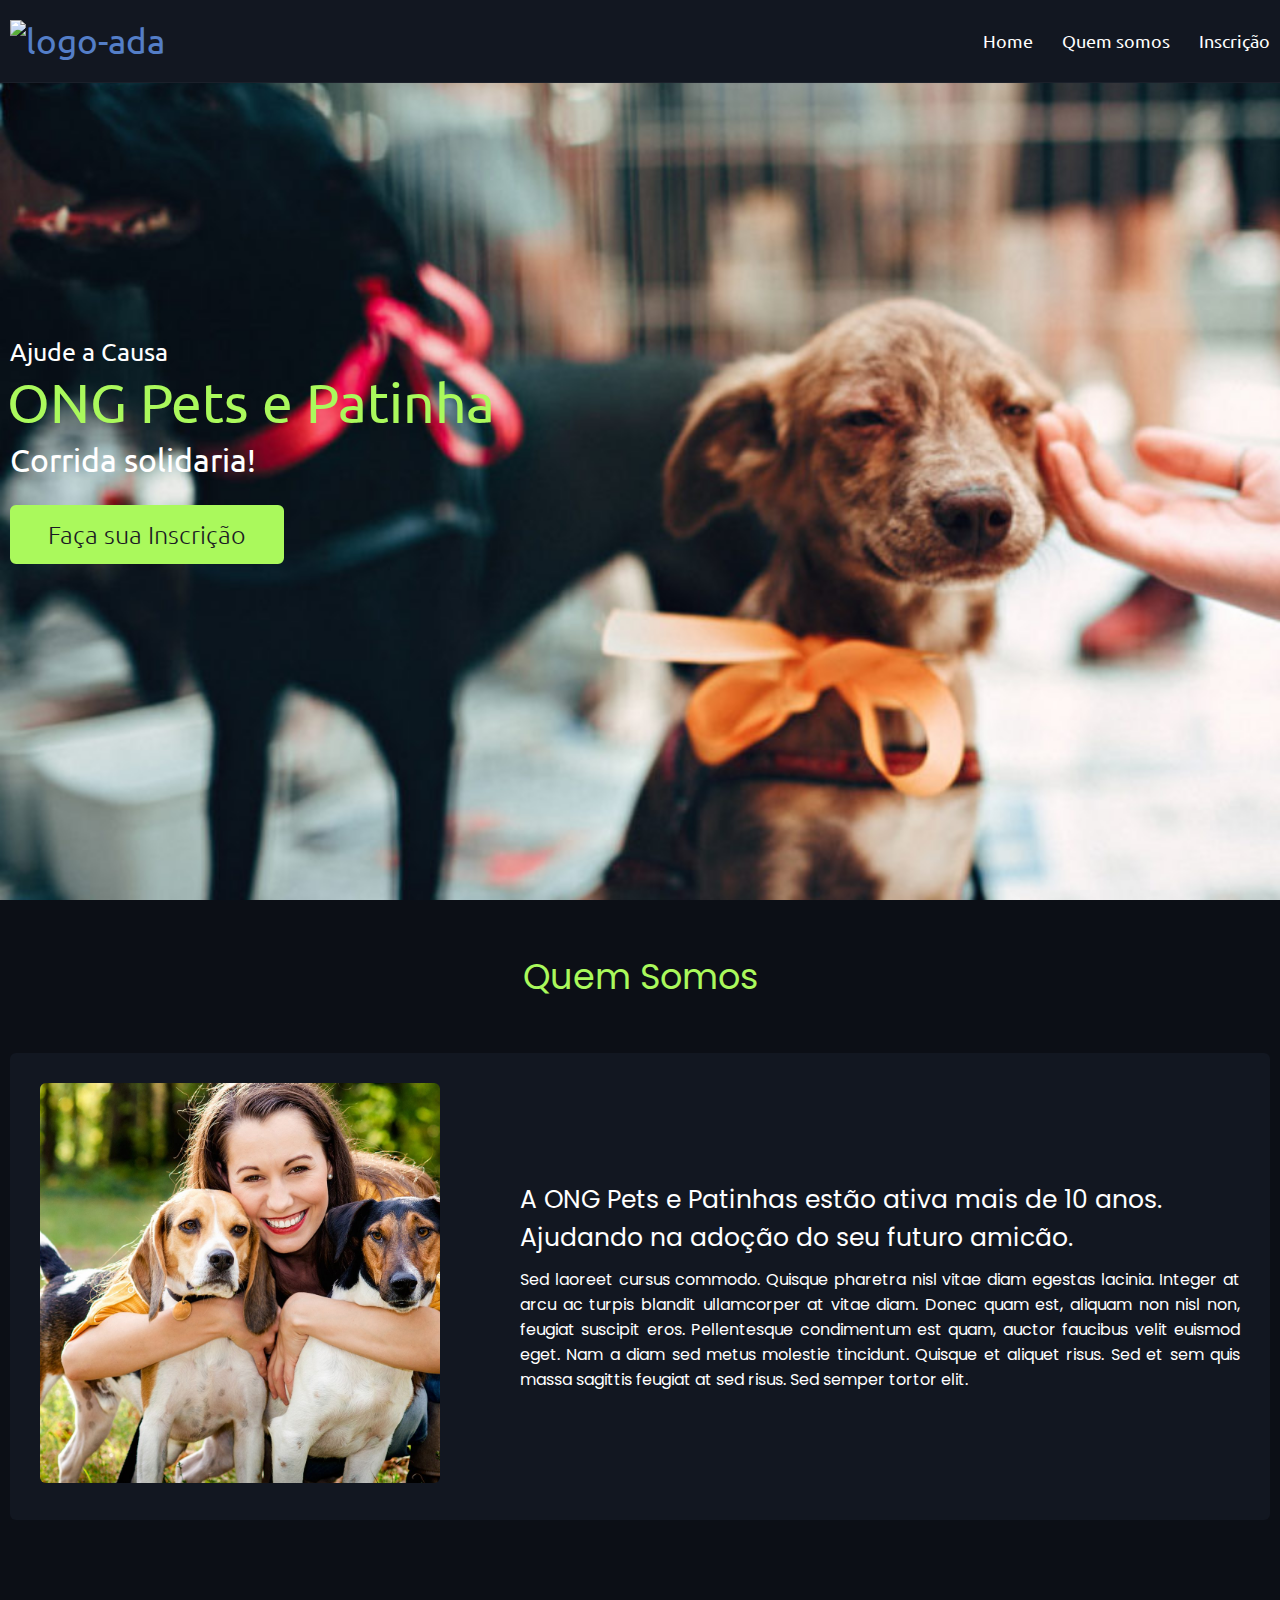
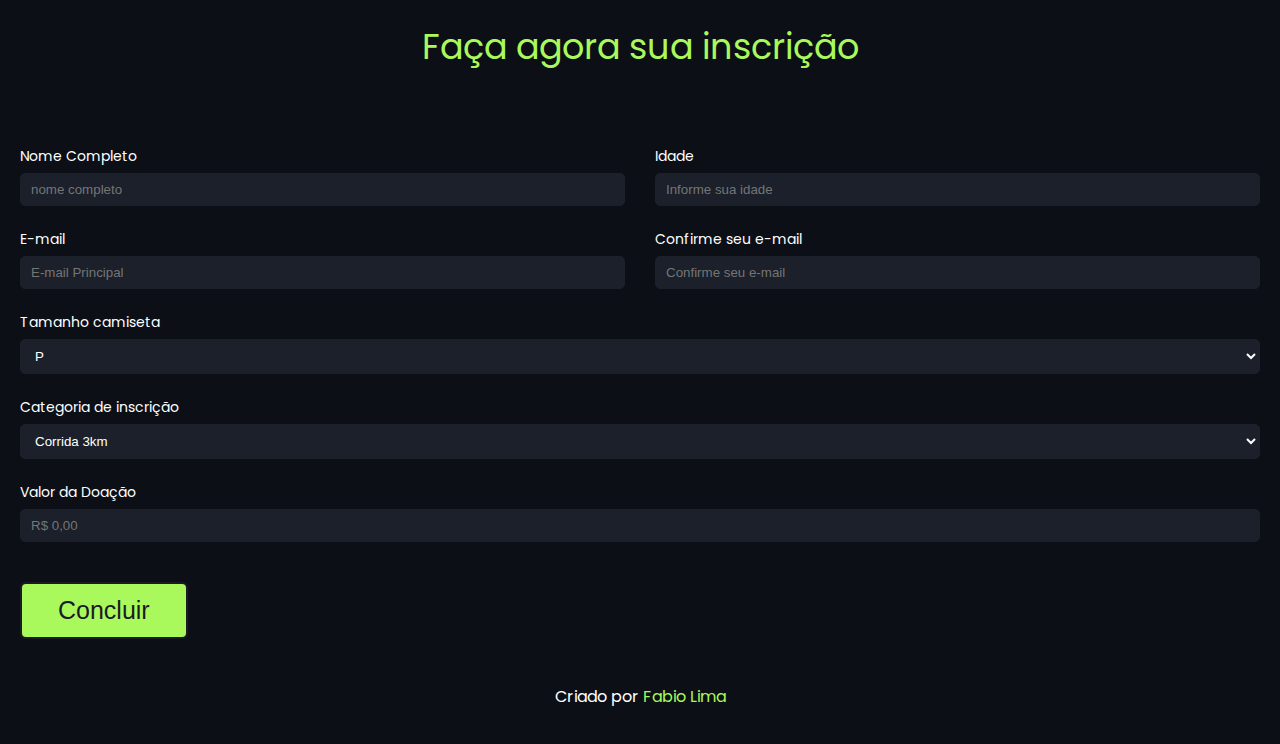
==== index.html @ e43eda47 "site completo" ====
<!DOCTYPE html>
<html lang="pt-br">

<head>
    <meta charset="UTF-8">
    <meta name="viewport" content="width=device-width, initial-scale=1.0">
    <title>Layout site</title>
    <link rel="shortcut icon" href="images/favicon.ico">
    <link rel="stylesheet" href="css/custom.css">
    <link rel="stylesheet" href="https://cdnjs.cloudflare.com/ajax/libs/font-awesome/6.4.2/css/all.min.css"
        integrity="sha512-z3gLpd7yknf1YoNbCzqRKc4qyor8gaKU1qmn+CShxbuBusANI9QpRohGBreCFkKxLhei6S9CQXFEbbKuqLg0DA=="
        crossorigin="anonymous" referrerpolicy="no-referrer" />

</head>

<body>
    <nav class="navbar">
        <div class="max-width">
            <div class="logo">
                <a href="index.html">
                    <img src="https://ada-site-frontend.s3.sa-east-1.amazonaws.com/home/header-logo.svg" alt="logo-ada"
                        width="70px">
                </a>
            </div>
            <ul class="menu">
                <li><a href="index.html" class="menu-btn">Home</a></li>
                <li><a href="#title-about" class="menu-btn">Quem somos</a></li>
                <li><a href="#title-sub" class="menu-btn">Inscrição</a></li>
            </ul>
            <div class="menu-btn">
                <i class="fa-solid fa-bars"></i>
            </div>
        </div>

    </nav>
    <section class="top">
        <div class="max-width">
            <div class="top-content">
                <div class="text-1">Ajude a Causa</div>
                <div class="text-2">ONG Pets e Patinha</div>
                <div class="text-3">Corrida solidaria!</div>
                <a href="#title-sub">Faça sua Inscrição</a>
            </div>
        </div>
    </section>

    <section class="about">
        <div class="max-width">
            <h2 class="title" id="title-about">Quem Somos</h2>
            <div class="about-content">
                <div class="column left">
                    <img src="images/img_card_01.jpg" alt="Sobre Empresa">
                </div>
                <div class="column right">
                    <div class="text">
                        A ONG Pets e Patinhas estão ativa mais de 10 anos. Ajudando na adoção do seu futuro amicão.
                    </div>
                    <p> Sed laoreet cursus commodo. Quisque pharetra nisl vitae diam egestas lacinia. Integer at arcu ac
                        turpis blandit ullamcorper at vitae diam. Donec quam est, aliquam non nisl non, feugiat suscipit
                        eros. Pellentesque condimentum est quam, auctor faucibus velit euismod eget. Nam a diam sed
                        metus molestie tincidunt. Quisque et aliquet risus. Sed et sem quis massa sagittis feugiat at
                        sed risus. Sed semper tortor elit.</p>
                </div>
            </div>
    </section>
    <section class="contact">
        <div class="max-width">
            <h2 class="title" id="title-sub">Faça agora sua inscrição</h2>
            <div class="content-adm">
                <form action="" class="form-adm">
                    <div class="row-input">
                        <div class="column">
                            <label for="" class="title-input">Nome Completo</label>
                            <input type="text" name="name" id="name" placeholder="nome completo" class="input-adm">
                        </div>
                        <div>
                            <label for="" class="title-input">Idade</label>
                            <input type="number" name="number" id="number" placeholder="Informe sua idade"
                                class="input-adm">
                        </div>
                    </div>
                    <div class="row-input">
                        <div class="column">
                            <label for="" class="title-input">E-mail</label>
                            <input type="email" name="email" id="email" placeholder="E-mail Principal" class="input-adm">
                        </div>
                        <div>
                            <label for="" class="title-input">Confirme seu e-mail</label>
                            <input type="email" name="email" id="email" placeholder="Confirme seu e-mail"
                                class="input-adm">
                        </div>
                    </div>
                    <div class="row-input">
                        <div class="column">
                            <label for="" class="title-input">Tamanho camiseta</label>
                            <select name="" id="" class="input-adm">
                                <option value="">P</option>
                                <option value="">M</option>
                                <option value="">G</option>
                                <option value="">GG</option>
                                <option value="">XG</option>
                            </select>
                        </div>
                    </div>
                    <div class="row-input">
                        <div class="column">
                            <label for="" class="title-input">Categoria de inscrição</label>
                            <select id="categoria" name="categoria" class="input-adm">
                                <option value="3RUN">Corrida 3km</option>
                                <option value="5RUN">Corrida 5km</option>
                                <option value="4WALK">Caminhada 4km</option>
                            </select>
                        </div>
                    </div>
                    <div class="row-input">
                        <div class="column">
                            <label for="" class="title-input">Valor da Doação</label>
                            <input type="text" id="valor" name="valor" placeholder="R$ 0,00" class="input-adm">
                        </div>
                    </div>
                    <button type="button" class="btn-sucess">Concluir</button>


                </form>
            </div>
    </section>




    <footer>
        <span>Criado por <a href="https://github.com/FABIO3750">Fabio Lima</a></span>
    </footer>
    <script src="https://ajax.googleapis.com/ajax/libs/jquery/3.7.1/jquery.min.js"></script>
    <script src="js/custom.js"></script>
</body>

</html>
---- css/custom.css ----
@import url('https://fonts.googleapis.com/css2?family=Poppins:wght@400;500;600;700&family=Ubuntu:wght@400;500;700&display=swap');

* {
    margin: 0;
    padding: 0;
    box-sizing: border-box;
    text-decoration: none;
}

body {
    background-color: #0c0f16;
}

h2 {
    color: #AAF95C;
}

.text-test {
    color: #f6f6f6;
    margin-bottom: 20px;
    font-family:  'Ubuntu' ;
}

.max-width {
    max-width: 1300px;
    padding: 0 10px;
    margin:auto
}

.navbar .logo a {
   color: #547ec7;
   font-size: 35px; 
   font-weight: 500px;
}

.navbar {
    position: fixed;
    width: 100%;
    z-index: 999;
    padding: 20px 0;
    font-family: 'Ubuntu' , sans-serif;
    background-color: #121721; 
    border-bottom: solid #1b202a 1px;
}

.navbar .max-width {
    display: flex;
    align-items: center;
    justify-content: space-between;
}

.navbar .menu li {
    list-style: none;
    display: inline-block;
}

.navbar .menu a {
    display: block;
    color: #fff;
    font-size: 18px;
    font-weight: 400;
    margin-left: 25px;
}

.menu-btn {
    color: #fff;
    font-size: 23px;
    cursor: pointer;
    display: none;
}

@media (max-width: 947px) {
    .menu-btn {
        display: block;
        z-index: 999;
    }
    .menu-btn i.active:before {
        content: "\f00d";
    }

    .navbar .menu {
        background-color: #121721;
        position: fixed;
        height: 100vh;
        width: 100%;
        left: -100%;
        top: 0;
        text-align: center;
        padding-top: 80px;
        transition: all 0.3s ease;
    }

    .navbar .menu.active {
        left: 0;
    }

    .navbar .menu li {
        display: block;
    }

    .navbar .menu li a {
        display: inline-block;
        margin: 13px 0;
        font-size: 25px;
    }

    .max-width {
        max-width: 930px;
    }

    
}

.top {
    color: #fff;
    display: flex;
    background: url("/images/ong-de-animais.jpg");
    height: 100vh;
    min-height: 500px;
    background-size: cover;
    background-attachment: fixed;
    font-family: 'Ubuntu', sans-serif;
}

.top .max-width {
    width: 100%;
    display: flex;
}

.top .top-content .text-1 {
   font-size: 25px; 
}

.top .top-content .text-2 {
    color: #AAF95C;
    font-size: 55px;
    font-weight: 400;
    margin-left: -3px;
}
.top .top-content .text-3 {
    font-size: 32px;
    margin: 5px 0;
}

.top-content a {
    display: inline-block;
    background: #AAF95C;
    color: #1B1B23;
    font-size: 25px;
    padding: 12px 36px;
    margin-top: 20px;
    font-weight: 300;
    border-radius: 6px;
    border: 2px solid #AAF95C;
    transition: all 0.3s ease;
    
}

.top .top-content a:hover {
    
    color: #AAF95C;
    background: none;
}

footer {
    background: #0c0f16;
    padding: 35px 23px;
    color: #fff;
    text-align: center;
    font-family: 'Poppins', sans-serif;
}

.about{
    color: #fff;
    background-color: #0c0f16;
    font-family: 'Poppins', sans-serif;
}
.about .title{
    text-align: center;
    margin-bottom: 50px;
    font-weight: 400;
    font-size: 35px;
    padding-top: 50px;
}
.about .about-content{
    display: flex;
    flex-wrap: wrap;
    align-items: center;
    justify-content: space-between;
    margin-bottom: 50px;
    background-color: #121721;
    border-radius: 6px;
    padding: 30px;
}
.about .about-content .left{
    width: 40%;
}
.about .about-content .left img{
    width: 400px;
    height: 400px;
    object-fit: cover;
    border-radius: 6px;
}
.about .about-content .right{
    width: 60%;
}
.about .about-content .right .text{
    font-size: 25px;
    font-weight: 400;
    margin-bottom: 10px;
}
.about .about-content .right p{
    text-align: justify;
}
@media(max-width: 1104px){
    .about .about-content .left img{
        width: 300px;
        height: 300px;
    }
    .about .about-content .right{
        padding-left: 10px;
    }
}
@media (max-width: 947px){
    .about .about-content .column{
        width: 100%;
    }
    .about .about-content .left{
        display: flex;
        justify-content: center;
        margin: 0 auto 60px;
    }
    .about .about-content .right{
        flex: 100%;
    }
    .about .about-content .right{
        padding-left: 0;
    }
}
@media (max-width: 500px){
    .about .title{
        margin-top: 50px;
    }
}

.contact{
    color: #fff;
    background-color: #0c0f16; 
    font-family: 'Poppins', sans-serif;
}
.contact .title{
    text-align: center;
    margin-bottom: 50px;
    padding-top: 50px;
    font-weight: 400;
    font-size: 35px;
}

.content-adm {
    width: 100%;
    padding: 10px;
}  

.form-adm {
    width: 100%;
    position: relative;
    margin: 10px auto 0 auto;
}

.row-input {
    width: 100%;
    display: grid;
    grid-template-columns: repeat(auto-fit, minmax(300px, 1fr));
    gap: 20px 30px;
    margin-bottom: 20px;
}

.title-input {
    color: #fff;
    font-size: 14px;
}

select, input.input-adm {
    color: #fff;
    background-color: #1b202a;
    width: 100%;
    font-weight: 400;
    padding: 8px 10px;
    border-radius: 5px;
    border: 1.2px solid #1b202a;
    margin-top: 5px;
}


.btn-sucess {
    display: inline-block;
    background: #AAF95C;
    color: #1B1B23;
    font-size: 25px;
    padding: 12px 36px;
    margin-top: 20px;
    font-weight: 300;
    cursor: pointer;
    border-radius: 6px;
    border: 2px solid ;
    transition: all 0.3s ease;
    

}


footer span a {
    color: #AAF95C;

}

footer span a:hover {
    color: #fff;
}
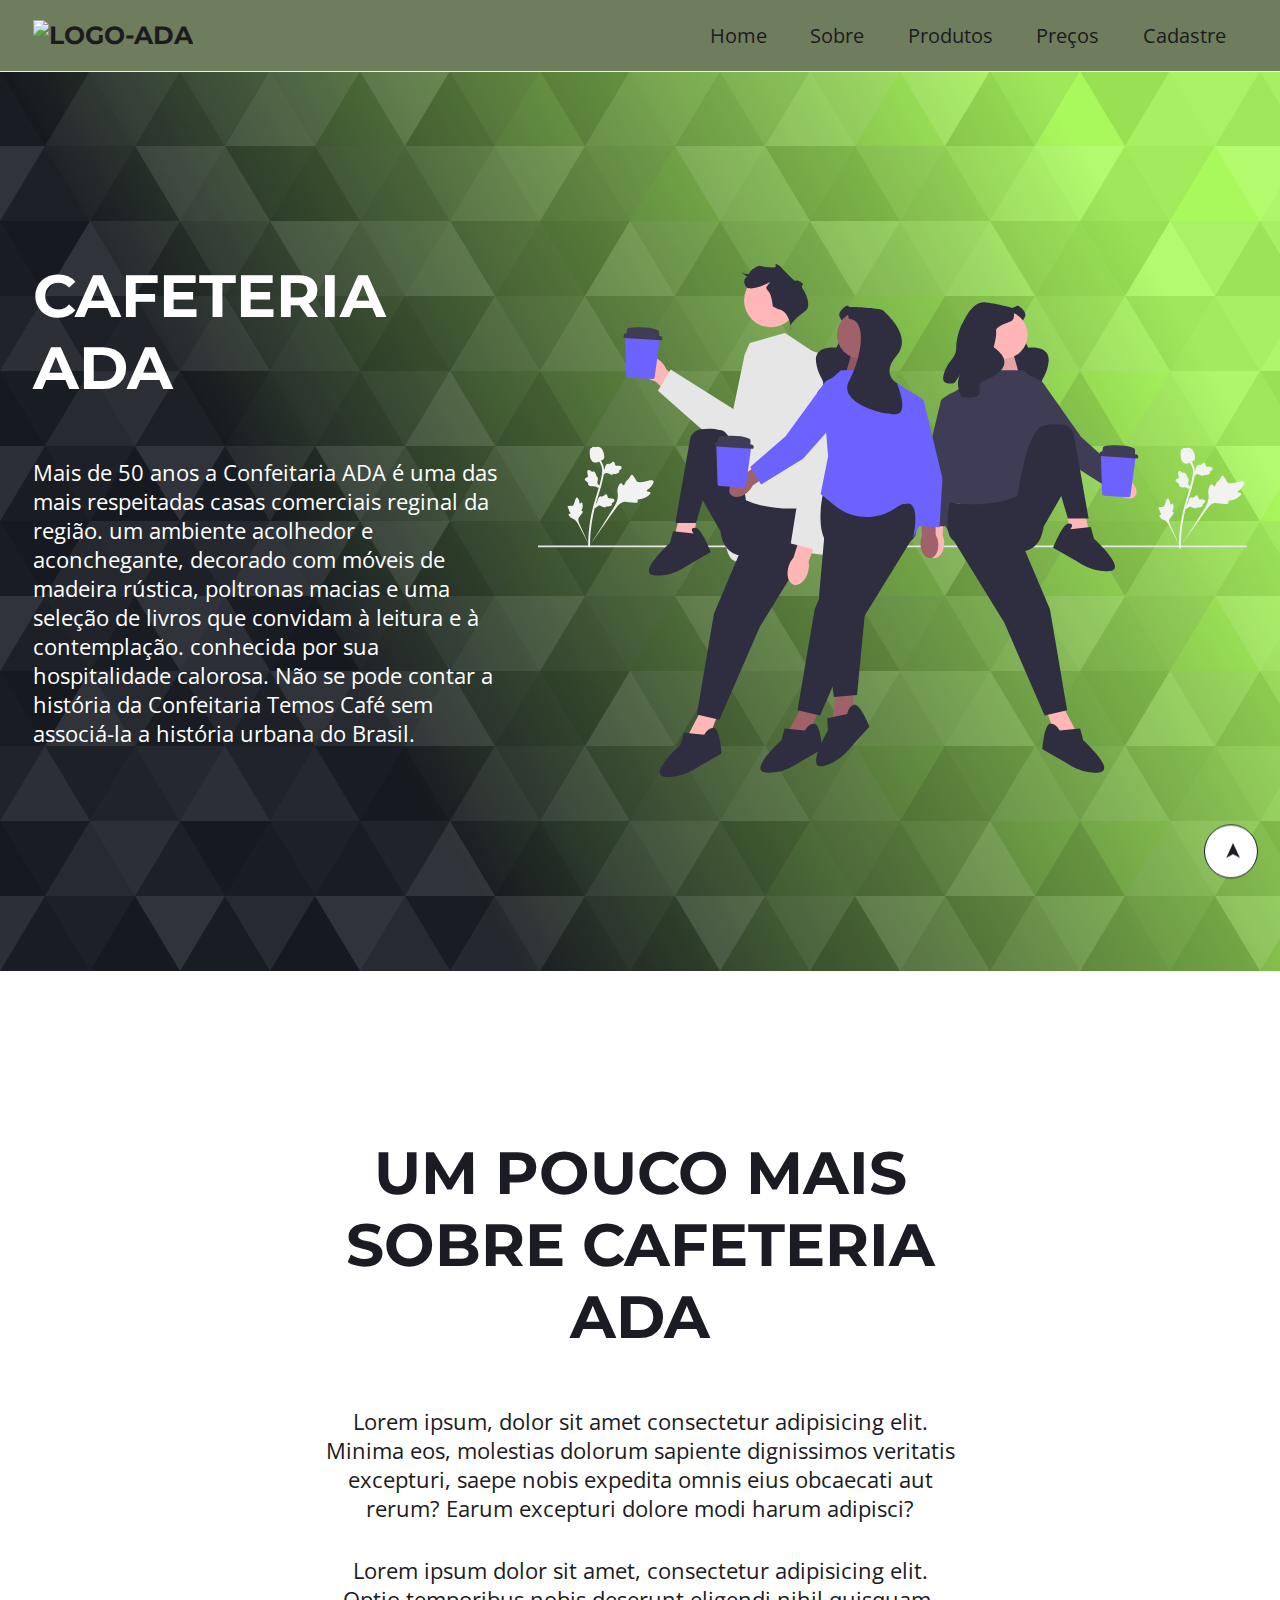
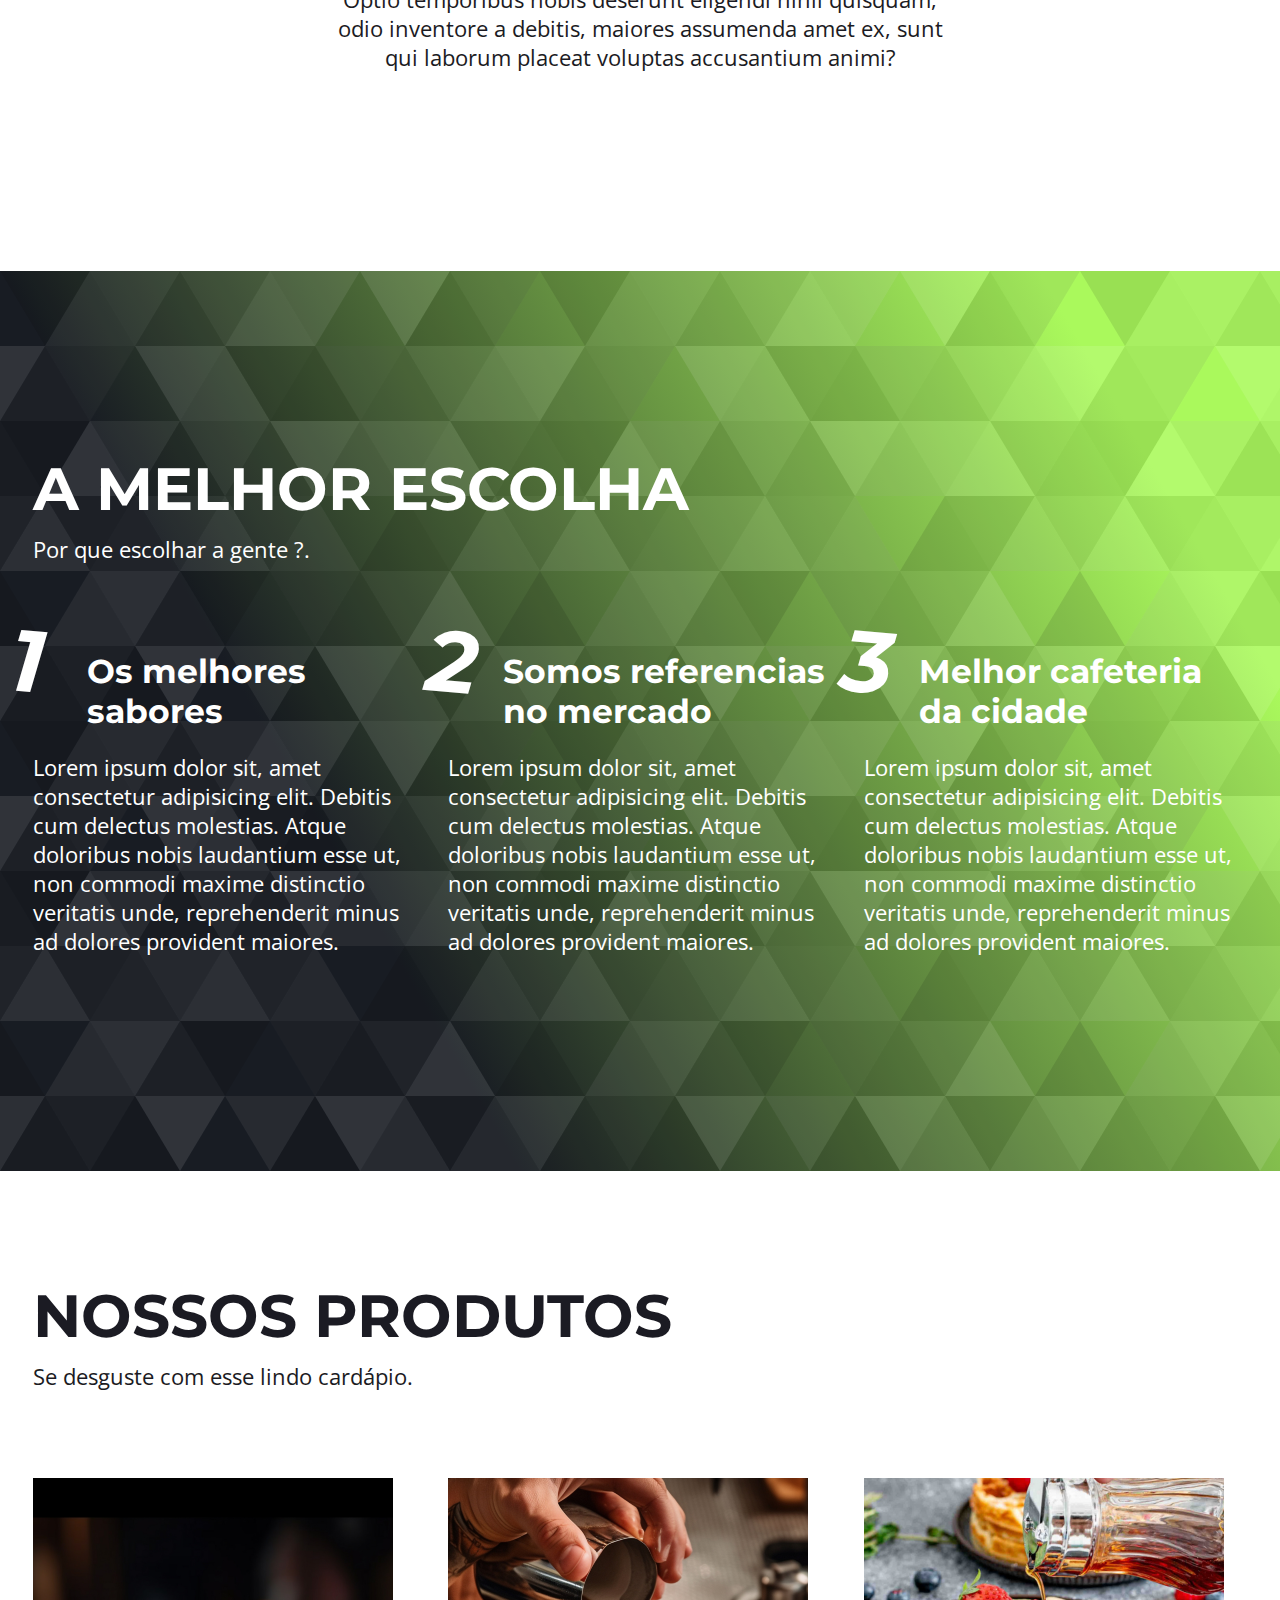
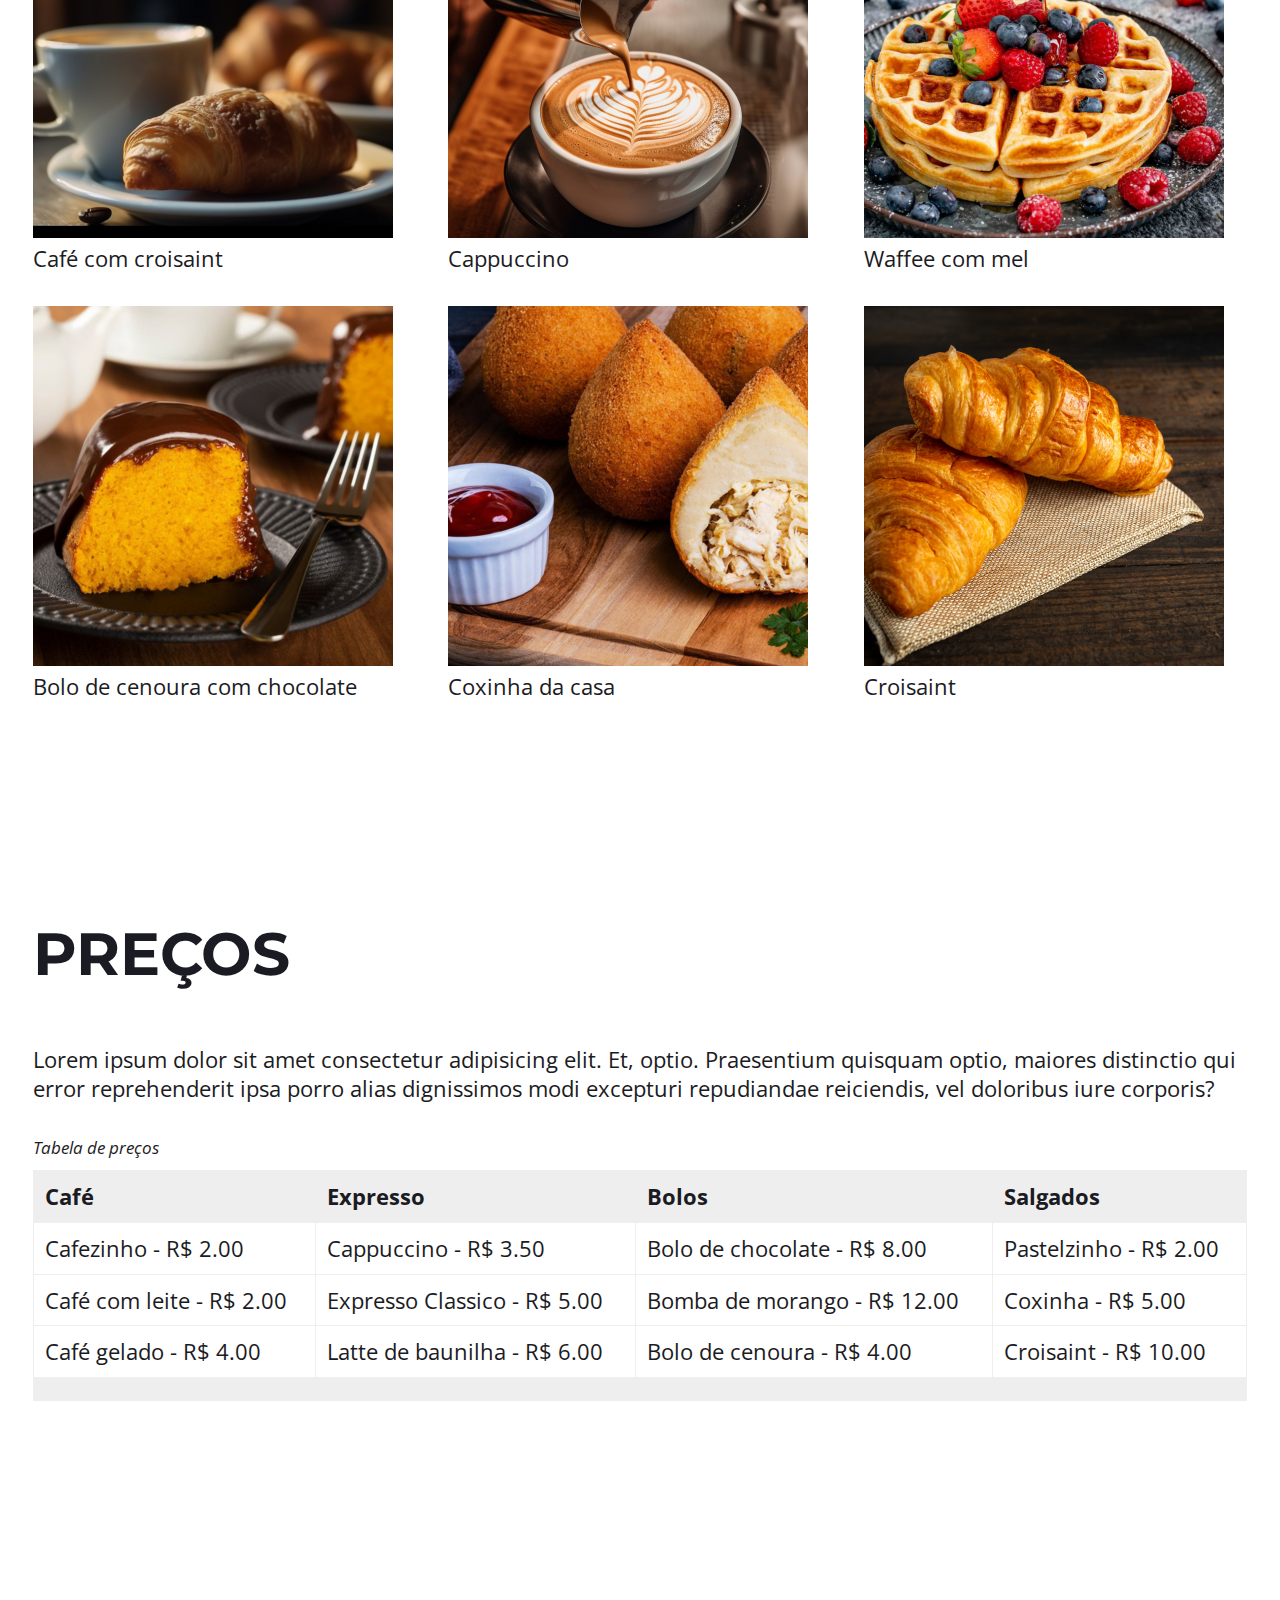
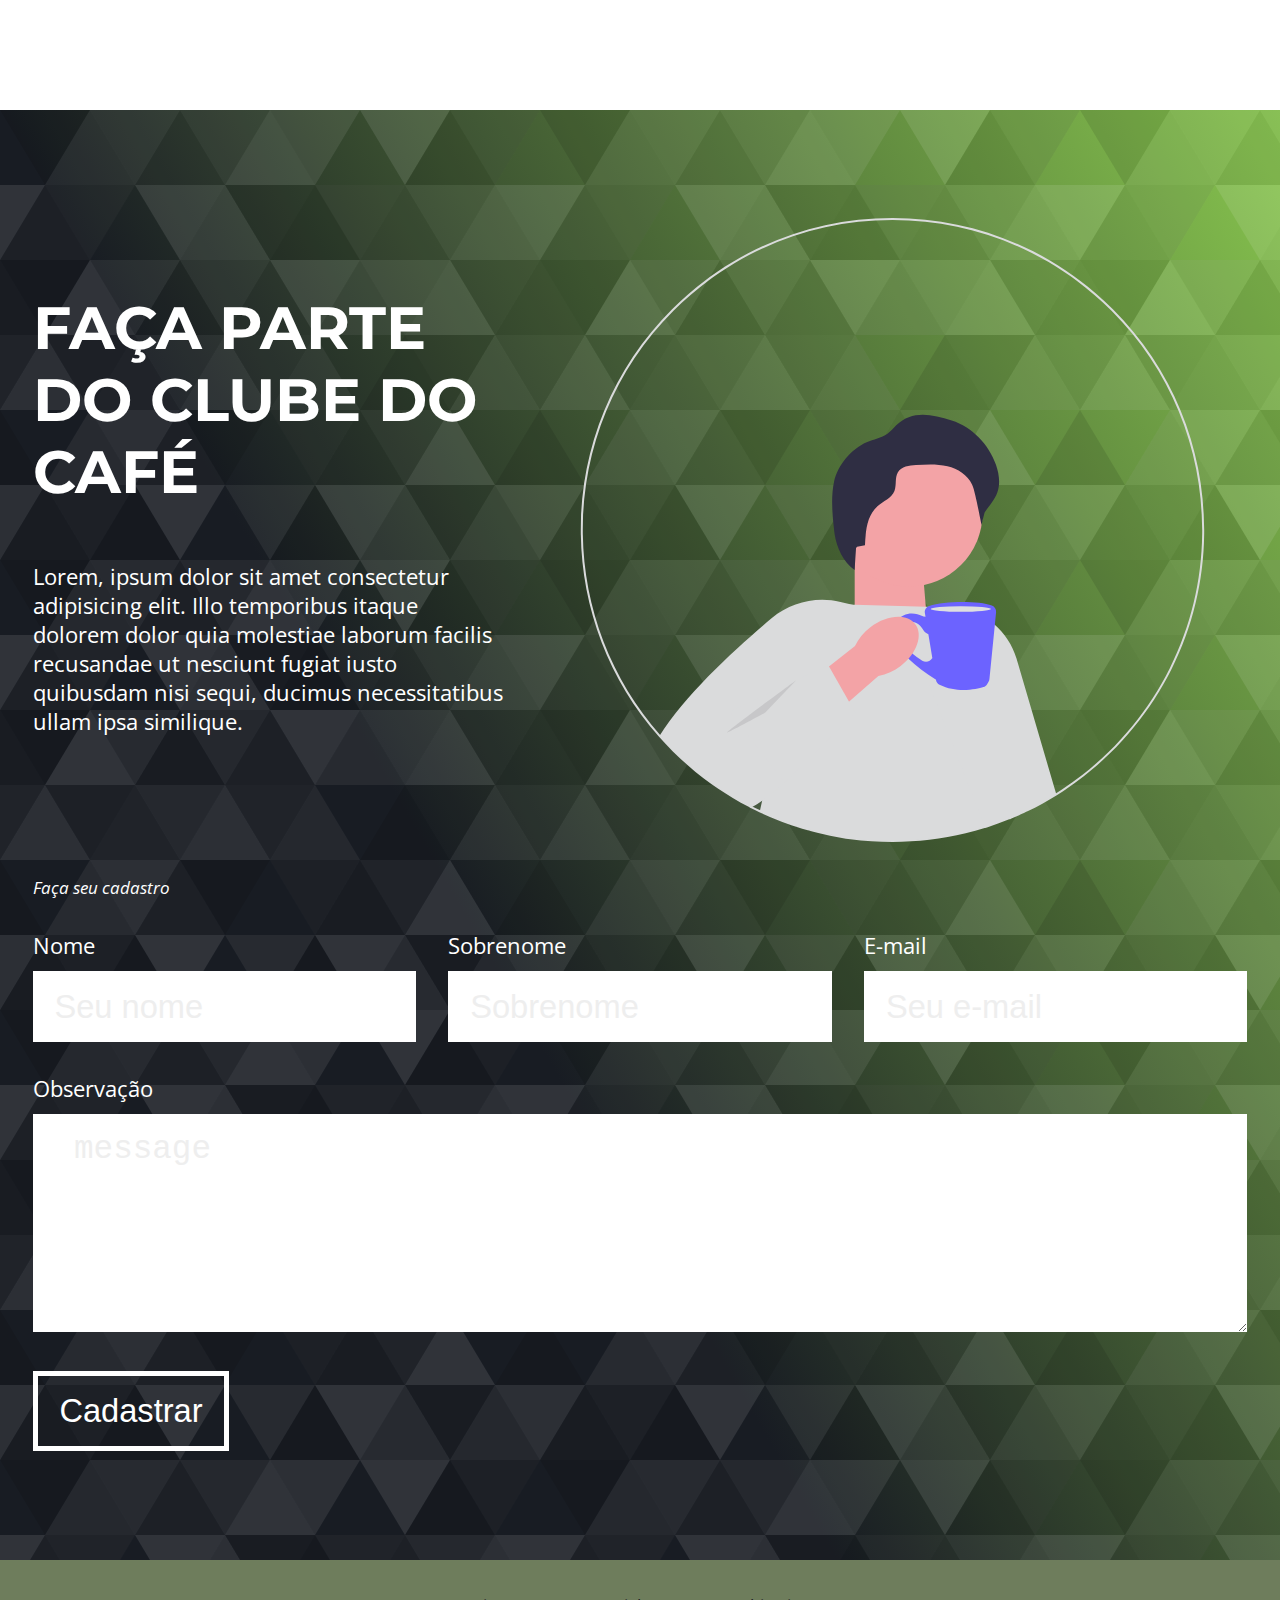
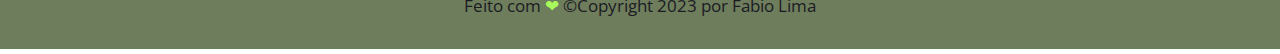
==== commit fa21e86f: "site cafeteria concluido" ====
--- a/index.html
+++ b/index.html
@@ -1,138 +1,251 @@
 <!DOCTYPE html>
-<html lang="pt-br">
+<html lang="pt-BR">
 
 <head>
-    <meta charset="UTF-8">
-    <meta name="viewport" content="width=device-width, initial-scale=1.0">
-    <title>Layout site</title>
-    <link rel="shortcut icon" href="images/favicon.ico">
-    <link rel="stylesheet" href="css/custom.css">
-    <link rel="stylesheet" href="https://cdnjs.cloudflare.com/ajax/libs/font-awesome/6.4.2/css/all.min.css"
-        integrity="sha512-z3gLpd7yknf1YoNbCzqRKc4qyor8gaKU1qmn+CShxbuBusANI9QpRohGBreCFkKxLhei6S9CQXFEbbKuqLg0DA=="
-        crossorigin="anonymous" referrerpolicy="no-referrer" />
-
+  <meta charset="UTF-8">
+  <meta name="viewport" content="width=device-width, initial-scale=1.0">
+  <title>Tamplete site 2</title>
+  <link rel="preconnect" href="https://fonts.googleapis.com">
+  <link rel="preconnect" href="https://fonts.gstatic.com" crossorigin>
+  <link
+    href="https://fonts.googleapis.com/css2?family=Montserrat:wght@900&family=Open+Sans:ital,wght@0,400;0,700;1,400&display=swap"
+    rel="stylesheet">
+  <link rel="stylesheet" href="assets/css/elements.css">
+  <link rel="stylesheet" href="assets/css/classes.css">
+  <link rel="stylesheet" href="assets/css/menu.css">
+  <link rel="stylesheet" href="assets/css/style.css">
 </head>
 
-<body>
-    <nav class="navbar">
-        <div class="max-width">
-            <div class="logo">
-                <a href="index.html">
-                    <img src="https://ada-site-frontend.s3.sa-east-1.amazonaws.com/home/header-logo.svg" alt="logo-ada"
-                        width="70px">
-                </a>
-            </div>
-            <ul class="menu">
-                <li><a href="index.html" class="menu-btn">Home</a></li>
-                <li><a href="#title-about" class="menu-btn">Quem somos</a></li>
-                <li><a href="#title-sub" class="menu-btn">Inscrição</a></li>
-            </ul>
-            <div class="menu-btn">
-                <i class="fa-solid fa-bars"></i>
-            </div>
-        </div>
-
-    </nav>
-    <section class="top">
-        <div class="max-width">
-            <div class="top-content">
-                <div class="text-1">Ajude a Causa</div>
-                <div class="text-2">ONG Pets e Patinha</div>
-                <div class="text-3">Corrida solidaria!</div>
-                <a href="#title-sub">Faça sua Inscrição</a>
-            </div>
-        </div>
-    </section>
-
-    <section class="about">
-        <div class="max-width">
-            <h2 class="title" id="title-about">Quem Somos</h2>
-            <div class="about-content">
-                <div class="column left">
-                    <img src="images/img_card_01.jpg" alt="Sobre Empresa">
-                </div>
-                <div class="column right">
-                    <div class="text">
-                        A ONG Pets e Patinhas estão ativa mais de 10 anos. Ajudando na adoção do seu futuro amicão.
-                    </div>
-                    <p> Sed laoreet cursus commodo. Quisque pharetra nisl vitae diam egestas lacinia. Integer at arcu ac
-                        turpis blandit ullamcorper at vitae diam. Donec quam est, aliquam non nisl non, feugiat suscipit
-                        eros. Pellentesque condimentum est quam, auctor faucibus velit euismod eget. Nam a diam sed
-                        metus molestie tincidunt. Quisque et aliquet risus. Sed et sem quis massa sagittis feugiat at
-                        sed risus. Sed semper tortor elit.</p>
-                </div>
-            </div>
-    </section>
-    <section class="contact">
-        <div class="max-width">
-            <h2 class="title" id="title-sub">Faça agora sua inscrição</h2>
-            <div class="content-adm">
-                <form action="" class="form-adm">
-                    <div class="row-input">
-                        <div class="column">
-                            <label for="" class="title-input">Nome Completo</label>
-                            <input type="text" name="name" id="name" placeholder="nome completo" class="input-adm">
-                        </div>
-                        <div>
-                            <label for="" class="title-input">Idade</label>
-                            <input type="number" name="number" id="number" placeholder="Informe sua idade"
-                                class="input-adm">
-                        </div>
-                    </div>
-                    <div class="row-input">
-                        <div class="column">
-                            <label for="" class="title-input">E-mail</label>
-                            <input type="email" name="email" id="email" placeholder="E-mail Principal" class="input-adm">
-                        </div>
-                        <div>
-                            <label for="" class="title-input">Confirme seu e-mail</label>
-                            <input type="email" name="email" id="email" placeholder="Confirme seu e-mail"
-                                class="input-adm">
-                        </div>
-                    </div>
-                    <div class="row-input">
-                        <div class="column">
-                            <label for="" class="title-input">Tamanho camiseta</label>
-                            <select name="" id="" class="input-adm">
-                                <option value="">P</option>
-                                <option value="">M</option>
-                                <option value="">G</option>
-                                <option value="">GG</option>
-                                <option value="">XG</option>
-                            </select>
-                        </div>
-                    </div>
-                    <div class="row-input">
-                        <div class="column">
-                            <label for="" class="title-input">Categoria de inscrição</label>
-                            <select id="categoria" name="categoria" class="input-adm">
-                                <option value="3RUN">Corrida 3km</option>
-                                <option value="5RUN">Corrida 5km</option>
-                                <option value="4WALK">Caminhada 4km</option>
-                            </select>
-                        </div>
-                    </div>
-                    <div class="row-input">
-                        <div class="column">
-                            <label for="" class="title-input">Valor da Doação</label>
-                            <input type="text" id="valor" name="valor" placeholder="R$ 0,00" class="input-adm">
-                        </div>
-                    </div>
-                    <button type="button" class="btn-sucess">Concluir</button>
-
-
-                </form>
-            </div>
-    </section>
-
-
-
-
-    <footer>
-        <span>Criado por <a href="https://github.com/FABIO3750">Fabio Lima</a></span>
-    </footer>
-    <script src="https://ajax.googleapis.com/ajax/libs/jquery/3.7.1/jquery.min.js"></script>
-    <script src="js/custom.js"></script>
+<body class="main-bg">
+  <aside class="menu white-bg">
+    <header class="main-content menu-content">
+      <h1>
+        <a href="#"><img src="https://ada-site-frontend.s3.sa-east-1.amazonaws.com/home/header-logo.svg"
+            alt="logo-ada"></a>
+      </h1>
+
+      <nav>
+        <ul>
+          <li><a href="#intro">Home</a></li>
+          <li><a href="#about">Sobre</a></li>
+          <li><a href="#product">Produtos</a></li>
+          <li><a href="#pricing">Preços</a></li>
+          <li><a href="#contact">Cadastre</a></li>
+        </ul>
+      </nav>
+    </header>
+  </aside>
+  <div class="menu-spacing"></div>
+
+  <section id="intro" class="intro main-bg section">
+    <div class="main-content intro-content">
+      <div class="intro-text-content">
+        <h2>CAFETERIA ADA</h2>
+        <p>Mais de 50 anos a Confeitaria ADA é uma das mais respeitadas casas comerciais reginal da
+          região. um ambiente acolhedor e aconchegante, decorado com móveis de madeira rústica, poltronas
+          macias e uma seleção de livros que convidam à leitura e à contemplação.
+          conhecida por sua hospitalidade calorosa. Não se pode contar a história da Confeitaria Temos Café
+          sem associá-la a história urbana do Brasil.
+        </p>
+
+      </div>
+      <div class="intro-img">
+        <img src="assets/img/coffe-frinds.svg" alt="amigos tomando café">
+      </div>
+    </div>
+  </section>
+
+  <!-- Mudar essa seção por algo de cafeteria-->
+  <section id="about" class="white-bg section">
+    <div class="main-content about-content">
+      <h2>Um pouco mais sobre cafeteria ada</h2>
+      <p>Lorem ipsum, dolor sit amet consectetur adipisicing elit. Minima eos, molestias dolorum sapiente dignissimos
+        veritatis excepturi, saepe nobis expedita omnis eius obcaecati aut rerum? Earum excepturi dolore modi harum
+        adipisci?
+
+      </p>
+      <p>
+        Lorem ipsum dolor sit amet, consectetur adipisicing elit. Optio temporibus nobis deserunt eligendi nihil
+        quisquam, odio inventore a debitis, maiores assumenda amet ex, sunt qui laborum placeat voluptas accusantium
+        animi?
+      </p>
+
+    </div>
+  </section>
+
+  <section id="grid-one" class="grid-one main-bg section">
+    <div class="main-content grid-one-content">
+      <h2 class="grid-main-heading">A melhor escolha</h2>
+      <p class="grid-description">Por que escolhar a gente ?.</p>
+
+      <div class="grid">
+        <article>
+          <h3>Os melhores sabores</h3>
+          <p>Lorem ipsum dolor sit, amet consectetur adipisicing elit. Debitis cum delectus molestias. Atque doloribus
+            nobis laudantium esse ut, non commodi maxime distinctio veritatis unde, reprehenderit minus ad dolores
+            provident maiores.</p>
+        </article>
+        <article>
+          <h3>Somos referencias no mercado</h3>
+          <p>Lorem ipsum dolor sit, amet consectetur adipisicing elit. Debitis cum delectus molestias. Atque doloribus
+            nobis laudantium esse ut, non commodi maxime distinctio veritatis unde, reprehenderit minus ad dolores
+            provident maiores.</p>
+        </article>
+        <article>
+          <h3>Melhor cafeteria da cidade</h3>
+          <p>Lorem ipsum dolor sit, amet consectetur adipisicing elit. Debitis cum delectus molestias. Atque doloribus
+            nobis laudantium esse ut, non commodi maxime distinctio veritatis unde, reprehenderit minus ad dolores
+            provident maiores.</p>
+        </article>
+      </div>
+    </div>
+  </section>
+
+  <main id="product" class="grid-one white-bg section">
+    <div class="main-content grid-one-content">
+      <h2 class="grid-main-heading">Nossos produtos</h2>
+      <p class="grid-description">Se desguste com esse lindo cardápio.</p>
+
+      <div class="grid">
+        <figure class="gallery-img">
+          <img src="assets/img/coffee-one.png" alt="cafe-croisaint" />
+          <figcaption>Café com croisaint</figcaption>
+        </figure>
+        <figure class="gallery-img">
+          <img src="assets/img/coffe-two.png" alt="cappuccino" />
+          <figcaption>Cappuccino</figcaption>
+        </figure>
+        <figure class="gallery-img">
+          <img src="assets/img/waffee.png" alt="waffee" />
+          <figcaption>Waffee com mel</figcaption>
+        </figure>
+        <figure class="gallery-img">
+          <img src="assets/img/bolo.png" alt="bolo-cenoura" />
+          <figcaption>Bolo de cenoura com chocolate</figcaption>
+        </figure>
+        <figure class="gallery-img">
+          <img src="assets/img/coxinha.png" alt="coxinha" />
+          <figcaption>Coxinha da casa</figcaption>
+        </figure>
+        <figure class="gallery-img">
+          <img src="assets/img/croisaint.png" alt="croisaint" />
+          <figcaption>Croisaint</figcaption>
+        </figure>
+      </div>
+    </div>
+  </main>
+
+  <section id="pricing" class="white-bg section">
+    <div class="main-content top3-content">
+      <h2>Preços</h2>
+      <p>Lorem ipsum dolor sit amet consectetur adipisicing elit. Et, optio. Praesentium quisquam optio, maiores
+        distinctio qui error reprehenderit ipsa porro alias dignissimos modi excepturi repudiandae reiciendis, vel
+        doloribus iure corporis?</p>
+
+      <div class="responsive-table">
+        <table>
+          <caption>Tabela de preços</caption>
+
+          <thead>
+            <tr>
+              <th>Café</th>
+              <th>Expresso</th>
+              <th>Bolos</th>
+              <th>Salgados</th>
+
+            </tr>
+          </thead>
+
+          <tbody>
+            <tr>
+              <td>Cafezinho - R$ 2.00</td>
+              <td>Cappuccino - R$ 3.50</td>
+              <td>Bolo de chocolate - R$ 8.00</td>
+              <td>Pastelzinho - R$ 2.00</td>
+
+            </tr>
+            <tr>
+              <td>Café com leite - R$ 2.00</td>
+              <td>Expresso Classico - R$ 5.00</td>
+              <td>Bomba de morango - R$ 12.00</td>
+              <td>Coxinha - R$ 5.00</td>
+
+            </tr>
+            <tr>
+              <td>Café gelado - R$ 4.00</td>
+              <td>Latte de baunilha - R$ 6.00</td>
+              <td>Bolo de cenoura - R$ 4.00</td>
+              <td>Croisaint - R$ 10.00</td>
+
+            </tr>
+          </tbody>
+
+          <tfoot>
+            <tr>
+              <td></td>
+              <td></td>
+              <td></td>
+              <td></td>
+
+            </tr>
+          </tfoot>
+        </table>
+      </div>
+    </div>
+  </section>
+
+  <section id="contact" class="intro main-bg section">
+    <div class="main-content intro-content">
+      <div class="intro-text-content">
+        <h2>Faça parte do clube do café</h2>
+        <p>Lorem, ipsum dolor sit amet consectetur adipisicing elit. Illo temporibus itaque dolorem dolor quia molestiae
+          laborum facilis recusandae ut nesciunt fugiat iusto quibusdam nisi sequi, ducimus necessitatibus ullam ipsa
+          similique.</p>
+      </div>
+      <div class="intro-img">
+        <img src="assets/img/coffee-footer.svg" alt="café com amigos.">
+      </div>
+      <div class="contact-form">
+        <fieldset class="form-grid">
+          <legend>Faça seu cadastro</legend>
+
+          <div class="form-group">
+            <label for="first-name">Nome</label>
+            <input type="text" name="first-name" id="first-name" placeholder="Seu nome">
+          </div>
+
+          <div class="form-group">
+            <label for="last-name">Sobrenome</label>
+            <input type="text" name="last-name" id="last-name" placeholder="Sobrenome">
+          </div>
+
+          <div class="form-group">
+            <label for="email">E-mail</label>
+            <input type="email" name="email" id="email" placeholder="Seu e-mail">
+          </div>
+
+          <div class="form-group full-width">
+            <label for="message">Observação</label>
+            <textarea name="message" id="message" cols="30" rows="5" placeholder=" message"></textarea>
+          </div>
+
+          <div class="form-group full-width">
+            <button type="submit">Cadastrar</button>
+          </div>
+        </fieldset>
+      </div>
+    </div>
+  </section>
+
+
+  <footer id="footer" class="footer white-bg">
+
+
+    <p><a rel="nofollow" target="_blank" href="">Feito com <span class="heart">❤</span>  &copy;Copyright 2023 por Fabio Lima</a></p>
+  </footer>
+
+  <a class="back-to-top" href="#">➤</a>
+
 </body>
 
 </html>--- a/assets/css/elements.css
+++ b/assets/css/elements.css
@@ -0,0 +1,92 @@
+* {
+    margin: 0;
+    padding: 0;
+    box-sizing: border-box;
+}
+/*
+
+font-family: 'Montserrat', sans-serif;
+font-family: 'Open Sans', sans-serif;
+
+*/
+html {
+    font-size: 68%;
+    scroll-behavior: smooth;
+}
+body {
+  font-family: 'Open Sans', sans-serif;
+  font-size: 2rem;  
+  color: var(--primary-color);
+  line-height: 1,5;
+  
+  
+}
+
+h1, h2, h3, h4, h5, h6 {
+    font-family: 'Montserrat', sans-serif; 
+}
+h1 {
+    font-size: 6rem;
+    text-transform: uppercase;
+}
+
+h2 {
+    font-size: 5.5rem;
+    margin-bottom: 5rem;
+    text-transform: uppercase;
+    line-height: 1.2;
+    
+}
+
+h3 {
+    font-size: 4.5rem;
+    
+}
+
+h4 {
+    font-size: 4rem;
+    
+}
+
+
+h5 {
+    font-size: 3.5rem;
+    
+}
+
+h6 {
+    font-size: 3.5rem;
+    
+}
+
+a {
+    text-decoration: none;
+}
+
+p {
+    margin-bottom: 3rem;
+  }
+
+  table {
+    min-width: 360px;
+    width: 100%;
+    border-collapse: collapse;
+  }
+  
+  table caption {
+    font-style: italic;
+    font-size: 1.6rem;
+    text-align: left;
+    margin-bottom: 1rem;
+  }
+  
+  table td, table th {
+    white-space: nowrap;
+    padding: 1rem;
+    text-align: left;
+    border: 0.1rem solid var(--light-gray-color)
+  }
+  
+  tfoot td, table th {
+    background: var(--light-gray-color);
+  }--- a/assets/css/classes.css
+++ b/assets/css/classes.css
@@ -0,0 +1,30 @@
+.main-bg {
+    background-image: url("../img/subtle-prism.svg");
+    background-size: cover;
+    background-position: center center;
+    color: var(--white-color);
+}
+
+.white-bg {
+    background: var(--white-color);
+    color: var(--primary-color);
+}
+
+.main-content {
+    max-width: 120rem;
+    margin: 0 auto;
+    padding: 10rem var(--gap);
+  }
+
+.section {
+    min-height: 100vh;
+}
+
+.menu-spacing {
+    height: 6.5rem;
+}
+
+body .full-width {
+    width: 100%;
+    flex: 1 1 100%;
+  }
--- a/assets/css/menu.css
+++ b/assets/css/menu.css
@@ -0,0 +1,56 @@
+.menu {
+  position: fixed;
+  top: 0;
+  left: 0;
+  right: 0;
+  width: 100%;
+  z-index: 1;
+  border-bottom: 0.1rem solid var(--light-gray-color);
+  background-color: #6e7d5c;
+}
+
+.menu-content {
+  display: flex;
+  justify-content: space-between;
+  align-items: center;
+  padding-top: 0;
+  padding-bottom: 0;
+}
+
+.menu h1 {
+  font-size: 2.3rem;
+  color: var(--primary-color);
+}
+
+.menu h1 a {
+  color: inherit;
+}
+
+.menu ul {
+  list-style: none;
+  display: flex;
+}
+
+.menu ul li a {
+  display: block;
+  padding: 2rem;
+  font-size: 1.8rem;
+  color: var(--primary-color);
+  position: relative;
+}
+
+.menu ul li a::after {
+  content: '';
+  position: absolute;
+  bottom: 1rem;
+  left: 50%;
+  width: 0;
+  height: 0.2rem;
+  background: var(--secondary-color); 
+  transition: all 300ms ease-in-out;
+}
+
+.menu ul li a:hover::after {
+  width: 50%;
+  left: 25%;
+}
--- a/assets/css/style.css
+++ b/assets/css/style.css
@@ -0,0 +1,193 @@
+:root {
+  --primary-color: #1B1B23;
+  --white-color: #FFFFFF;
+  --light-gray-color: #EEEEEE;
+  --secondary-color: #AAF95C;
+  --gap: 3rem;
+}
+
+.intro-content {
+  position: relative;
+  /* top: -8rem; */
+  display: grid;
+  grid-template-columns: 1fr 1.5fr;
+  gap: var(--gap);
+  min-height: 100vh;
+}
+
+.intro-text-content, .intro-img {
+  display: flex;
+  flex-flow: column wrap;
+  justify-content: center;
+}
+
+.intro-img img,
+.intro-img svg {
+  max-width: 100%;
+  height: auto;
+}
+
+.about-content {
+  max-width: 64rem;
+  display: flex;
+  flex-direction: column;
+  flex-wrap: nowrap;
+  justify-content: center;
+  min-height: 100vh;
+  text-align: center;
+}
+
+.grid-one-content {
+  display: flex;
+  flex-flow: column wrap;
+  justify-content: center;
+  min-height: 100vh;
+}
+
+.grid-main-heading {
+  margin-bottom: 1rem;
+}
+
+.grid-description {
+  padding-bottom: 5rem;
+}
+
+.grid {
+  display: grid;
+  grid-template-columns: repeat(3, 1fr);
+  gap: var(--gap);
+  counter-reset: grid-counter;
+}
+
+.grid h3 {
+  font-size: 3rem;
+  position: relative;
+  padding-left: 5rem;
+  padding-bottom: 2rem;
+}
+
+.grid h3::before {
+  counter-increment: grid-counter;
+  content: counter(grid-counter);
+  position: absolute;
+  font-size: 8rem;
+  font-style: italic;
+  top: -4rem;
+  left: -2rem;
+  transform: rotate(5deg);
+}
+
+.gallery-img {
+  width: 100%;
+  max-width: 37rem;
+  max-height: 37rem;
+  overflow: hidden;
+}
+
+.gallery-img img {
+  transition: all 300ms ease-in-out;
+}
+
+.gallery-img img:hover {
+  transform: translate(-3%, 3%) scale(1.2) rotate(5deg);
+}
+
+.contact-form {
+  grid-column: span 2;
+}
+
+.contact-form .form-grid {
+  border: none;
+  display: flex;
+  flex-direction: row;
+  flex-wrap: wrap;
+  gap: var(--gap);
+}
+
+.form-grid legend {
+  font-style: italic;
+  font-size: 1.6rem; 
+  margin-bottom: 3rem;
+}
+
+.form-group {
+  flex: 1 1 320px;
+}
+
+.form-group label {
+  display: block;
+  margin-bottom: 1rem;
+}
+
+.form-group input,
+.form-group textarea {
+  border: none;
+  background: var(--white-color);
+  padding: 1.5rem 2rem;
+  width: 100%;
+  font-size: 3rem;
+  outline: none;
+}
+
+.form-group input:focus,
+.form-group textarea:focus {
+  box-shadow: 0 0 10px 2px var(--secondary-color);
+}
+
+.form-group button {
+  border: 0.5rem solid var(--white-color);
+  background: none;
+  color: var(--white-color);
+  padding: 1.5rem 2rem;
+  font-size: 3rem;
+  cursor: pointer;
+  transition: all 300ms ease-in-out;
+}
+
+.form-group button:hover {
+  background: var(--white-color);
+  color: var(--primary-color);
+}
+
+.form-group ::placeholder {
+  color: var(--light-gray-color);
+}
+
+.footer {
+  text-align: center;
+  font-size: 1.6rem;
+}
+
+.footer a {
+  color: var(--primary-color);
+}
+
+.heart {
+  color: var(--secondary-color);
+}
+
+.footer p {
+  margin: 0;
+  padding: 3rem;
+  background-color: #6e7d5c;
+}
+
+.close-menu {
+  display: none;
+}
+
+.back-to-top {
+  position: fixed;
+  bottom: 2rem;
+  right: 2rem;
+  background: var(--white-color);
+  width: 5rem;
+  height: 5rem;
+  display: flex;
+  justify-content: center;
+  align-items: center;
+  border-radius: 50%;
+  color: var(--primary-color);
+  transform: rotate(-90deg);
+  border: 0.1rem solid var(--primary-color);
+}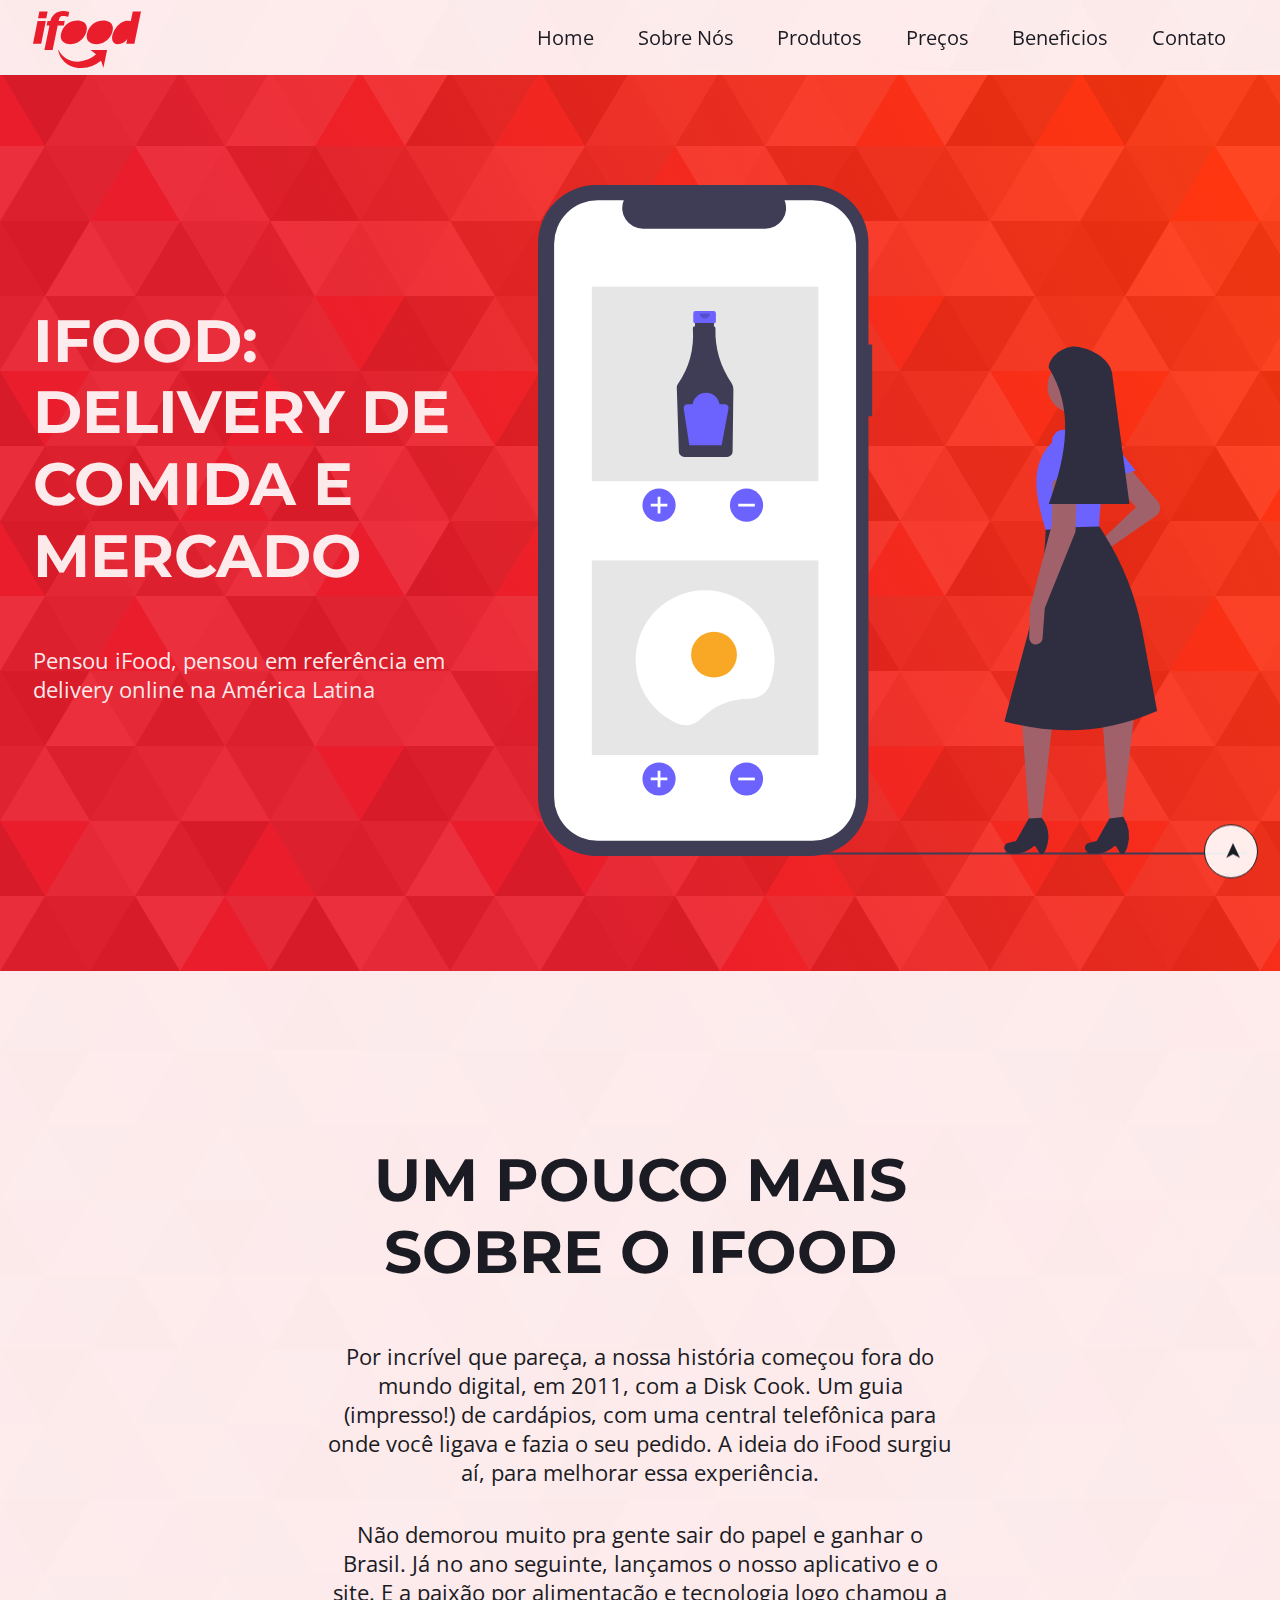
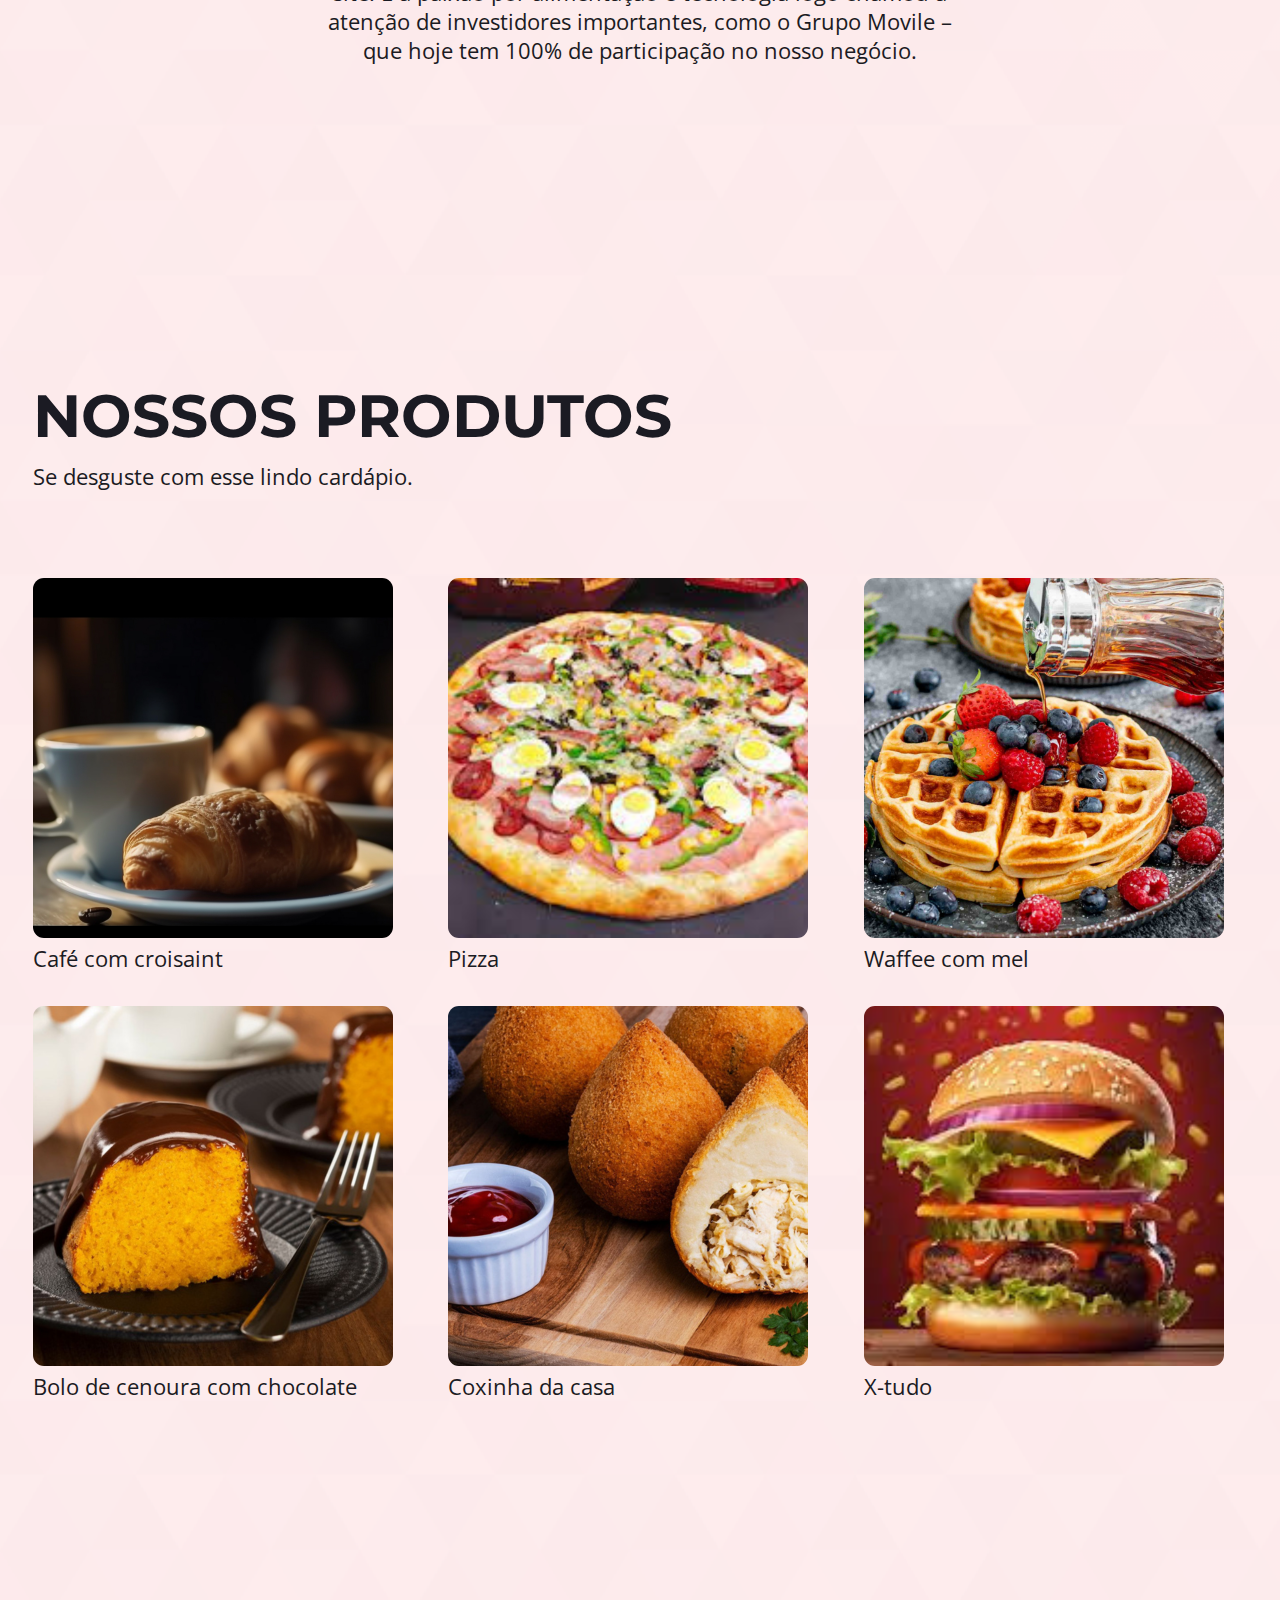
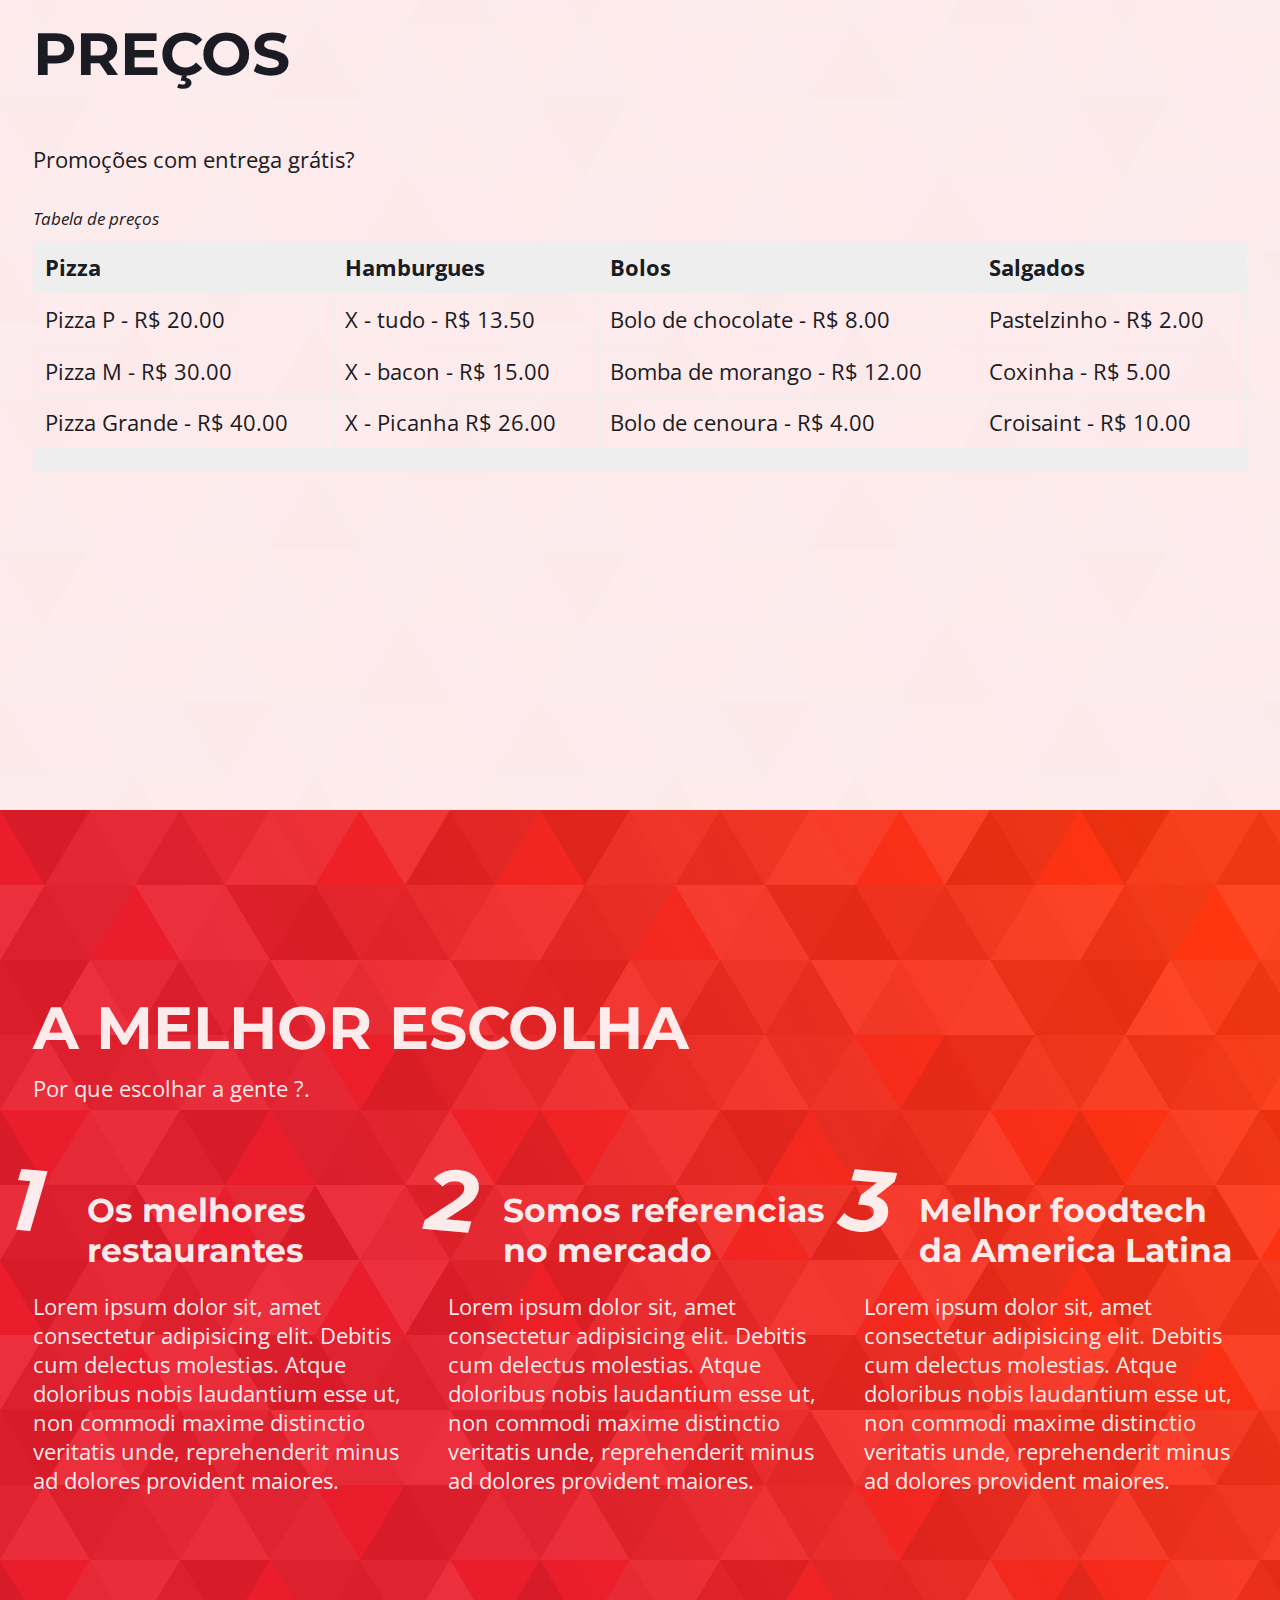
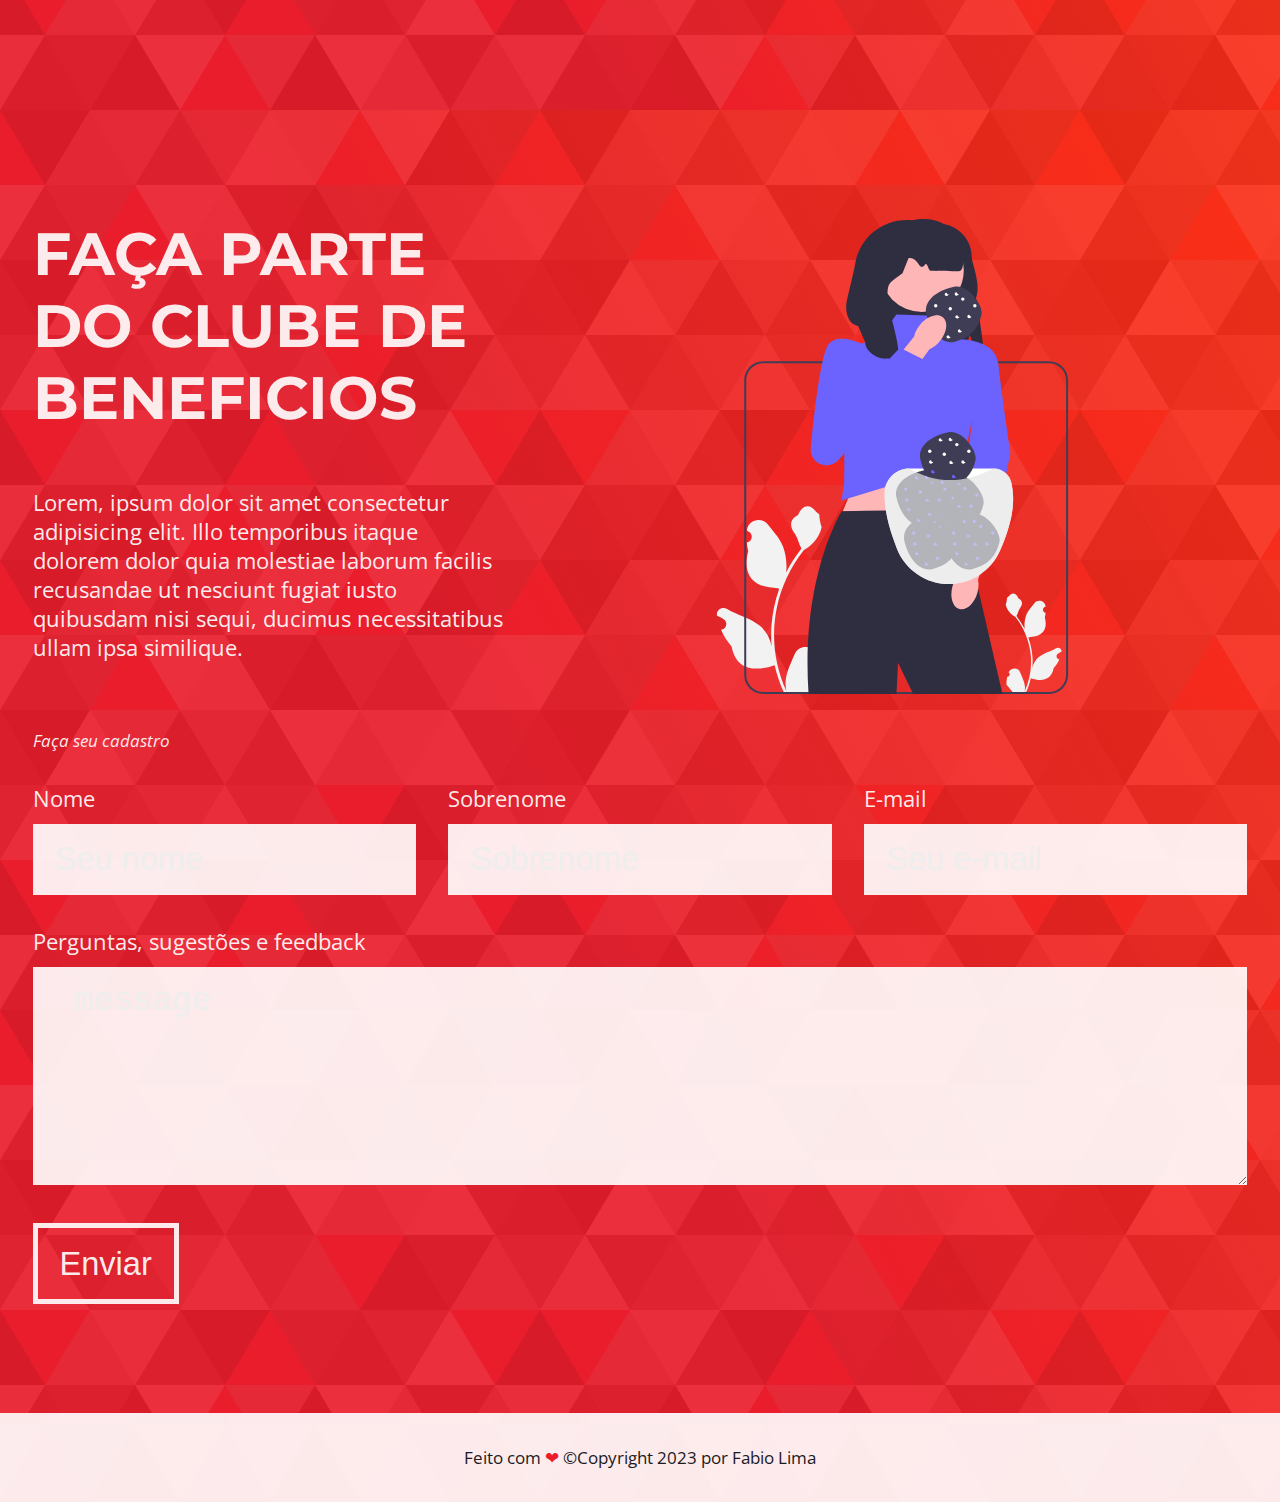
==== commit 8efdff65: "site ifoof" ====
--- a/index.html
+++ b/index.html
@@ -4,7 +4,8 @@
 <head>
   <meta charset="UTF-8">
   <meta name="viewport" content="width=device-width, initial-scale=1.0">
-  <title>Tamplete site 2</title>
+  <title>Ifood</title>
+  <link rel="shortcut icon" href="assets/img/favicon.ico">
   <link rel="preconnect" href="https://fonts.googleapis.com">
   <link rel="preconnect" href="https://fonts.gstatic.com" crossorigin>
   <link
@@ -17,20 +18,22 @@
 </head>
 
 <body class="main-bg">
+  <input id="close-menu" class="close-menu" type="checkbox" aria-label="Close menu" role="button">
+  <label class="close-menu-label" for="close-menu" title="close menu"></label>
   <aside class="menu white-bg">
     <header class="main-content menu-content">
-      <h1>
-        <a href="#"><img src="https://ada-site-frontend.s3.sa-east-1.amazonaws.com/home/header-logo.svg"
-            alt="logo-ada"></a>
+      <h1 onclick="getElementById('close-menu').checked = false;">
+        <a href="#"><img src="assets/img/ifood-43.svg" alt="logo-ada"></a>
       </h1>
 
       <nav>
-        <ul>
+        <ul onclick="getElementById('close-menu').checked = false;">
           <li><a href="#intro">Home</a></li>
-          <li><a href="#about">Sobre</a></li>
+          <li><a href="#about">Sobre Nós</a></li>
           <li><a href="#product">Produtos</a></li>
           <li><a href="#pricing">Preços</a></li>
-          <li><a href="#contact">Cadastre</a></li>
+          <li><a href="#grid-one">Beneficios</a></li>
+          <li><a href="#contact">Contato</a></li>
         </ul>
       </nav>
     </header>
@@ -40,47 +43,140 @@
   <section id="intro" class="intro main-bg section">
     <div class="main-content intro-content">
       <div class="intro-text-content">
-        <h2>CAFETERIA ADA</h2>
-        <p>Mais de 50 anos a Confeitaria ADA é uma das mais respeitadas casas comerciais reginal da
-          região. um ambiente acolhedor e aconchegante, decorado com móveis de madeira rústica, poltronas
-          macias e uma seleção de livros que convidam à leitura e à contemplação.
-          conhecida por sua hospitalidade calorosa. Não se pode contar a história da Confeitaria Temos Café
-          sem associá-la a história urbana do Brasil.
-        </p>
+        <h2>iFood: Delivery de Comida e Mercado</h2>
+        <p>Pensou iFood, pensou em referência em delivery online na América Latina</p>
 
       </div>
       <div class="intro-img">
-        <img src="assets/img/coffe-frinds.svg" alt="amigos tomando café">
-      </div>
-    </div>
-  </section>
-
-  <!-- Mudar essa seção por algo de cafeteria-->
+        <img src="assets/img/undraw_online_groceries_a02y.svg" alt="amigos tomando café">
+      </div>
+    </div>
+  </section>
+
   <section id="about" class="white-bg section">
     <div class="main-content about-content">
-      <h2>Um pouco mais sobre cafeteria ada</h2>
-      <p>Lorem ipsum, dolor sit amet consectetur adipisicing elit. Minima eos, molestias dolorum sapiente dignissimos
-        veritatis excepturi, saepe nobis expedita omnis eius obcaecati aut rerum? Earum excepturi dolore modi harum
-        adipisci?
-
+      <h2>Um pouco mais sobre o ifood</h2>
+      <p>Por incrível que pareça, a nossa história começou fora do mundo digital, em 2011, com a Disk Cook. Um guia
+        (impresso!) de cardápios, com uma central telefônica para onde você ligava e fazia o seu pedido. A ideia do
+        iFood surgiu aí, para melhorar essa experiência.
       </p>
       <p>
-        Lorem ipsum dolor sit amet, consectetur adipisicing elit. Optio temporibus nobis deserunt eligendi nihil
-        quisquam, odio inventore a debitis, maiores assumenda amet ex, sunt qui laborum placeat voluptas accusantium
-        animi?
+        Não demorou muito pra gente sair do papel e ganhar o Brasil. Já no ano seguinte, lançamos o nosso aplicativo e o
+        site. E a paixão por alimentação e tecnologia logo chamou a atenção de investidores importantes, como o Grupo
+        Movile – que hoje tem 100% de participação no nosso negócio.
       </p>
 
     </div>
   </section>
+
+  <main id="product" class="grid-one white-bg section">
+    <div class="main-content grid-one-content">
+      <h2 class="grid-main-heading">Nossos produtos</h2>
+      <p class="grid-description">Se desguste com esse lindo cardápio.</p>
+
+      <div class="grid">
+        <figure class="gallery-img">
+          <img src="assets/img/coffee-one.png" alt="cafe-croisaint" />
+          <figcaption>Café com croisaint</figcaption>
+        </figure>
+        <figure class="gallery-img">
+          <img src="assets/img/pizza.png" alt="cappuccino" />
+          <figcaption>Pizza</figcaption>
+        </figure>
+        <figure class="gallery-img">
+          <img src="assets/img/waffee.png" alt="waffee" />
+          <figcaption>Waffee com mel</figcaption>
+        </figure>
+        <figure class="gallery-img">
+          <img src="assets/img/bolo.png" alt="bolo-cenoura" />
+          <figcaption>Bolo de cenoura com chocolate</figcaption>
+        </figure>
+        <figure class="gallery-img">
+          <img src="assets/img/coxinha.png" alt="coxinha" />
+          <figcaption>Coxinha da casa</figcaption>
+        </figure>
+        <figure class="gallery-img">
+          <img src="assets/img/burguer.png" alt="croisaint" />
+          <figcaption>X-tudo</figcaption>
+        </figure>
+      </div>
+    </div>
+  </main>
+
+
+  <section id="pricing" class="white-bg section">
+    <div class="main-content top3-content">
+      <h2>Preços</h2>
+      <p>Promoções com entrega grátis?</p>
+
+      <div class="responsive-table">
+        <table>
+          <caption>Tabela de preços</caption>
+
+          <thead>
+            <tr>
+              <th>Pizza</th>
+              <th>Hamburgues</th>
+              <th>Bolos</th>
+              <th>Salgados</th>
+
+            </tr>
+          </thead>
+
+          <tbody>
+            <tr>
+              <td>Pizza P - R$ 20.00</td>
+              <td>X - tudo - R$ 13.50</td>
+              <td>Bolo de chocolate - R$ 8.00</td>
+              <td>Pastelzinho - R$ 2.00</td>
+
+            </tr>
+            <tr>
+              <td>Pizza M - R$ 30.00</td>
+              <td> X - bacon - R$ 15.00</td>
+              <td>Bomba de morango - R$ 12.00</td>
+              <td>Coxinha - R$ 5.00</td>
+
+            </tr>
+            <tr>
+              <td>Pizza Grande - R$ 40.00</td>
+              <td>X - Picanha R$ 26.00</td>
+              <td>Bolo de cenoura - R$ 4.00</td>
+              <td>Croisaint - R$ 10.00</td>
+
+            </tr>
+          </tbody>
+
+          <tfoot>
+            <tr>
+              <td></td>
+              <td></td>
+              <td></td>
+              <td></td>
+
+            </tr>
+          </tfoot>
+        </table>
+      </div>
+    </div>
+  </section>
+
+
+
+
 
   <section id="grid-one" class="grid-one main-bg section">
     <div class="main-content grid-one-content">
       <h2 class="grid-main-heading">A melhor escolha</h2>
+
+
       <p class="grid-description">Por que escolhar a gente ?.</p>
 
+
       <div class="grid">
+
         <article>
-          <h3>Os melhores sabores</h3>
+          <h3>Os melhores restaurantes</h3>
           <p>Lorem ipsum dolor sit, amet consectetur adipisicing elit. Debitis cum delectus molestias. Atque doloribus
             nobis laudantium esse ut, non commodi maxime distinctio veritatis unde, reprehenderit minus ad dolores
             provident maiores.</p>
@@ -92,7 +188,7 @@
             provident maiores.</p>
         </article>
         <article>
-          <h3>Melhor cafeteria da cidade</h3>
+          <h3>Melhor foodtech da America Latina</h3>
           <p>Lorem ipsum dolor sit, amet consectetur adipisicing elit. Debitis cum delectus molestias. Atque doloribus
             nobis laudantium esse ut, non commodi maxime distinctio veritatis unde, reprehenderit minus ad dolores
             provident maiores.</p>
@@ -101,109 +197,19 @@
     </div>
   </section>
 
-  <main id="product" class="grid-one white-bg section">
-    <div class="main-content grid-one-content">
-      <h2 class="grid-main-heading">Nossos produtos</h2>
-      <p class="grid-description">Se desguste com esse lindo cardápio.</p>
-
-      <div class="grid">
-        <figure class="gallery-img">
-          <img src="assets/img/coffee-one.png" alt="cafe-croisaint" />
-          <figcaption>Café com croisaint</figcaption>
-        </figure>
-        <figure class="gallery-img">
-          <img src="assets/img/coffe-two.png" alt="cappuccino" />
-          <figcaption>Cappuccino</figcaption>
-        </figure>
-        <figure class="gallery-img">
-          <img src="assets/img/waffee.png" alt="waffee" />
-          <figcaption>Waffee com mel</figcaption>
-        </figure>
-        <figure class="gallery-img">
-          <img src="assets/img/bolo.png" alt="bolo-cenoura" />
-          <figcaption>Bolo de cenoura com chocolate</figcaption>
-        </figure>
-        <figure class="gallery-img">
-          <img src="assets/img/coxinha.png" alt="coxinha" />
-          <figcaption>Coxinha da casa</figcaption>
-        </figure>
-        <figure class="gallery-img">
-          <img src="assets/img/croisaint.png" alt="croisaint" />
-          <figcaption>Croisaint</figcaption>
-        </figure>
-      </div>
-    </div>
-  </main>
-
-  <section id="pricing" class="white-bg section">
-    <div class="main-content top3-content">
-      <h2>Preços</h2>
-      <p>Lorem ipsum dolor sit amet consectetur adipisicing elit. Et, optio. Praesentium quisquam optio, maiores
-        distinctio qui error reprehenderit ipsa porro alias dignissimos modi excepturi repudiandae reiciendis, vel
-        doloribus iure corporis?</p>
-
-      <div class="responsive-table">
-        <table>
-          <caption>Tabela de preços</caption>
-
-          <thead>
-            <tr>
-              <th>Café</th>
-              <th>Expresso</th>
-              <th>Bolos</th>
-              <th>Salgados</th>
-
-            </tr>
-          </thead>
-
-          <tbody>
-            <tr>
-              <td>Cafezinho - R$ 2.00</td>
-              <td>Cappuccino - R$ 3.50</td>
-              <td>Bolo de chocolate - R$ 8.00</td>
-              <td>Pastelzinho - R$ 2.00</td>
-
-            </tr>
-            <tr>
-              <td>Café com leite - R$ 2.00</td>
-              <td>Expresso Classico - R$ 5.00</td>
-              <td>Bomba de morango - R$ 12.00</td>
-              <td>Coxinha - R$ 5.00</td>
-
-            </tr>
-            <tr>
-              <td>Café gelado - R$ 4.00</td>
-              <td>Latte de baunilha - R$ 6.00</td>
-              <td>Bolo de cenoura - R$ 4.00</td>
-              <td>Croisaint - R$ 10.00</td>
-
-            </tr>
-          </tbody>
-
-          <tfoot>
-            <tr>
-              <td></td>
-              <td></td>
-              <td></td>
-              <td></td>
-
-            </tr>
-          </tfoot>
-        </table>
-      </div>
-    </div>
-  </section>
+
+
 
   <section id="contact" class="intro main-bg section">
     <div class="main-content intro-content">
       <div class="intro-text-content">
-        <h2>Faça parte do clube do café</h2>
+        <h2>Faça parte do clube de Beneficios</h2>
         <p>Lorem, ipsum dolor sit amet consectetur adipisicing elit. Illo temporibus itaque dolorem dolor quia molestiae
           laborum facilis recusandae ut nesciunt fugiat iusto quibusdam nisi sequi, ducimus necessitatibus ullam ipsa
           similique.</p>
       </div>
       <div class="intro-img">
-        <img src="assets/img/coffee-footer.svg" alt="café com amigos.">
+        <img src="assets/img/undraw_cookie_love_re_lsjh.svg" alt="café com amigos.">
       </div>
       <div class="contact-form">
         <fieldset class="form-grid">
@@ -225,12 +231,12 @@
           </div>
 
           <div class="form-group full-width">
-            <label for="message">Observação</label>
+            <label for="message">Perguntas, sugestões e feedback</label>
             <textarea name="message" id="message" cols="30" rows="5" placeholder=" message"></textarea>
           </div>
 
           <div class="form-group full-width">
-            <button type="submit">Cadastrar</button>
+            <button type="submit">Enviar</button>
           </div>
         </fieldset>
       </div>
@@ -241,7 +247,8 @@
   <footer id="footer" class="footer white-bg">
 
 
-    <p><a rel="nofollow" target="_blank" href="">Feito com <span class="heart">❤</span>  &copy;Copyright 2023 por Fabio Lima</a></p>
+    <p><a rel="nofollow" target="_blank" href="">Feito com <span class="heart">❤</span> &copy;Copyright 2023 por Fabio
+        Lima</a></p>
   </footer>
 
   <a class="back-to-top" href="#">➤</a>
--- a/assets/css/elements.css
+++ b/assets/css/elements.css
@@ -13,6 +13,7 @@
     font-size: 68%;
     scroll-behavior: smooth;
 }
+
 body {
   font-family: 'Open Sans', sans-serif;
   font-size: 2rem;  
@@ -65,6 +66,11 @@
 
 p {
     margin-bottom: 3rem;
+}
+
+.responsive-table {
+    overflow: hidden;
+    overflow-x: auto;
   }
 
   table {
--- a/assets/css/menu.css
+++ b/assets/css/menu.css
@@ -6,8 +6,9 @@
   width: 100%;
   z-index: 1;
   border-bottom: 0.1rem solid var(--light-gray-color);
-  background-color: #6e7d5c;
+  
 }
+
 
 .menu-content {
   display: flex;
@@ -24,6 +25,11 @@
 
 .menu h1 a {
   color: inherit;
+}
+
+.menu h1 a img{
+  width: 10rem;
+  padding-top: 1rem;
 }
 
 .menu ul {
@@ -54,3 +60,4 @@
   width: 50%;
   left: 25%;
 }
+
--- a/assets/css/style.css
+++ b/assets/css/style.css
@@ -1,8 +1,8 @@
 :root {
   --primary-color: #1B1B23;
-  --white-color: #FFFFFF;
+  --white-color: #ffffffe8;
   --light-gray-color: #EEEEEE;
-  --secondary-color: #AAF95C;
+  --secondary-color: #ea1d2c;
   --gap: 3rem;
 }
 
@@ -51,6 +51,8 @@
 .grid-description {
   padding-bottom: 5rem;
 }
+
+
 
 .grid {
   display: grid;
@@ -86,10 +88,11 @@
 
 .gallery-img img {
   transition: all 300ms ease-in-out;
+  border-radius: 1rem;
 }
 
 .gallery-img img:hover {
-  transform: translate(-3%, 3%) scale(1.2) rotate(5deg);
+  transform: translate(-3%, 3%) scale(1.1) rotate(5deg);
 }
 
 .contact-form {
@@ -156,6 +159,7 @@
 .footer {
   text-align: center;
   font-size: 1.6rem;
+  background-color: var(--white-color);
 }
 
 .footer a {
@@ -169,7 +173,7 @@
 .footer p {
   margin: 0;
   padding: 3rem;
-  background-color: #6e7d5c;
+  
 }
 
 .close-menu {
@@ -190,4 +194,95 @@
   color: var(--primary-color);
   transform: rotate(-90deg);
   border: 0.1rem solid var(--primary-color);
+}
+
+@media (max-width: 800px) {
+  .intro-content, .grid {
+    grid-template-columns: 1fr;
+  }
+
+  .gallery-img {
+    width: 100%;
+    max-width: 100%;
+    max-height: 100%; 
+  }
+
+  .gallery-img img {
+    width: 100%;
+  }
+
+  .grid-one-content {
+    display: block;
+  }
+
+  .menu {
+    bottom: 0;
+    text-align: center;
+  }
+
+  .menu-content, .menu-content ul {
+    flex-direction: column;
+    justify-content: center;
+  }
+
+  .menu-content {
+    height: 100vh;
+  }
+
+  .menu {
+    display: none;
+  }
+
+  .close-menu-label::after {
+    content: '☰';
+    position: fixed;
+    z-index: 2;
+    top: 2rem;
+    right: 2rem;
+    background: var(--primary-color);
+    color: var(--white-color);
+    font-size: 3rem;
+    line-height: 3rem;
+    width: 3rem;
+    height: 3rem;
+    text-align: center;
+    padding: 0.5rem;
+    cursor: pointer;
+  }
+
+  .close-menu:checked~.menu {
+    display: block;
+  }
+
+  .close-menu:checked~.close-menu-label::after {
+    content: '×';
+  }
+
+  .menu-spacing {
+    display: none;
+  }
+
+  h1 {
+    font-size: 4rem;
+  }
+
+  h2 {
+    font-size: 3.6rem;
+  }
+
+  h3 {
+    font-size: 3.4rem;
+  }
+
+  h4 {
+    font-size: 3.2rem;
+  }
+
+  h5 {
+    font-size: 3rem;
+  }
+
+  h6 {
+    font-size: 2.8rem;
+  }
 }